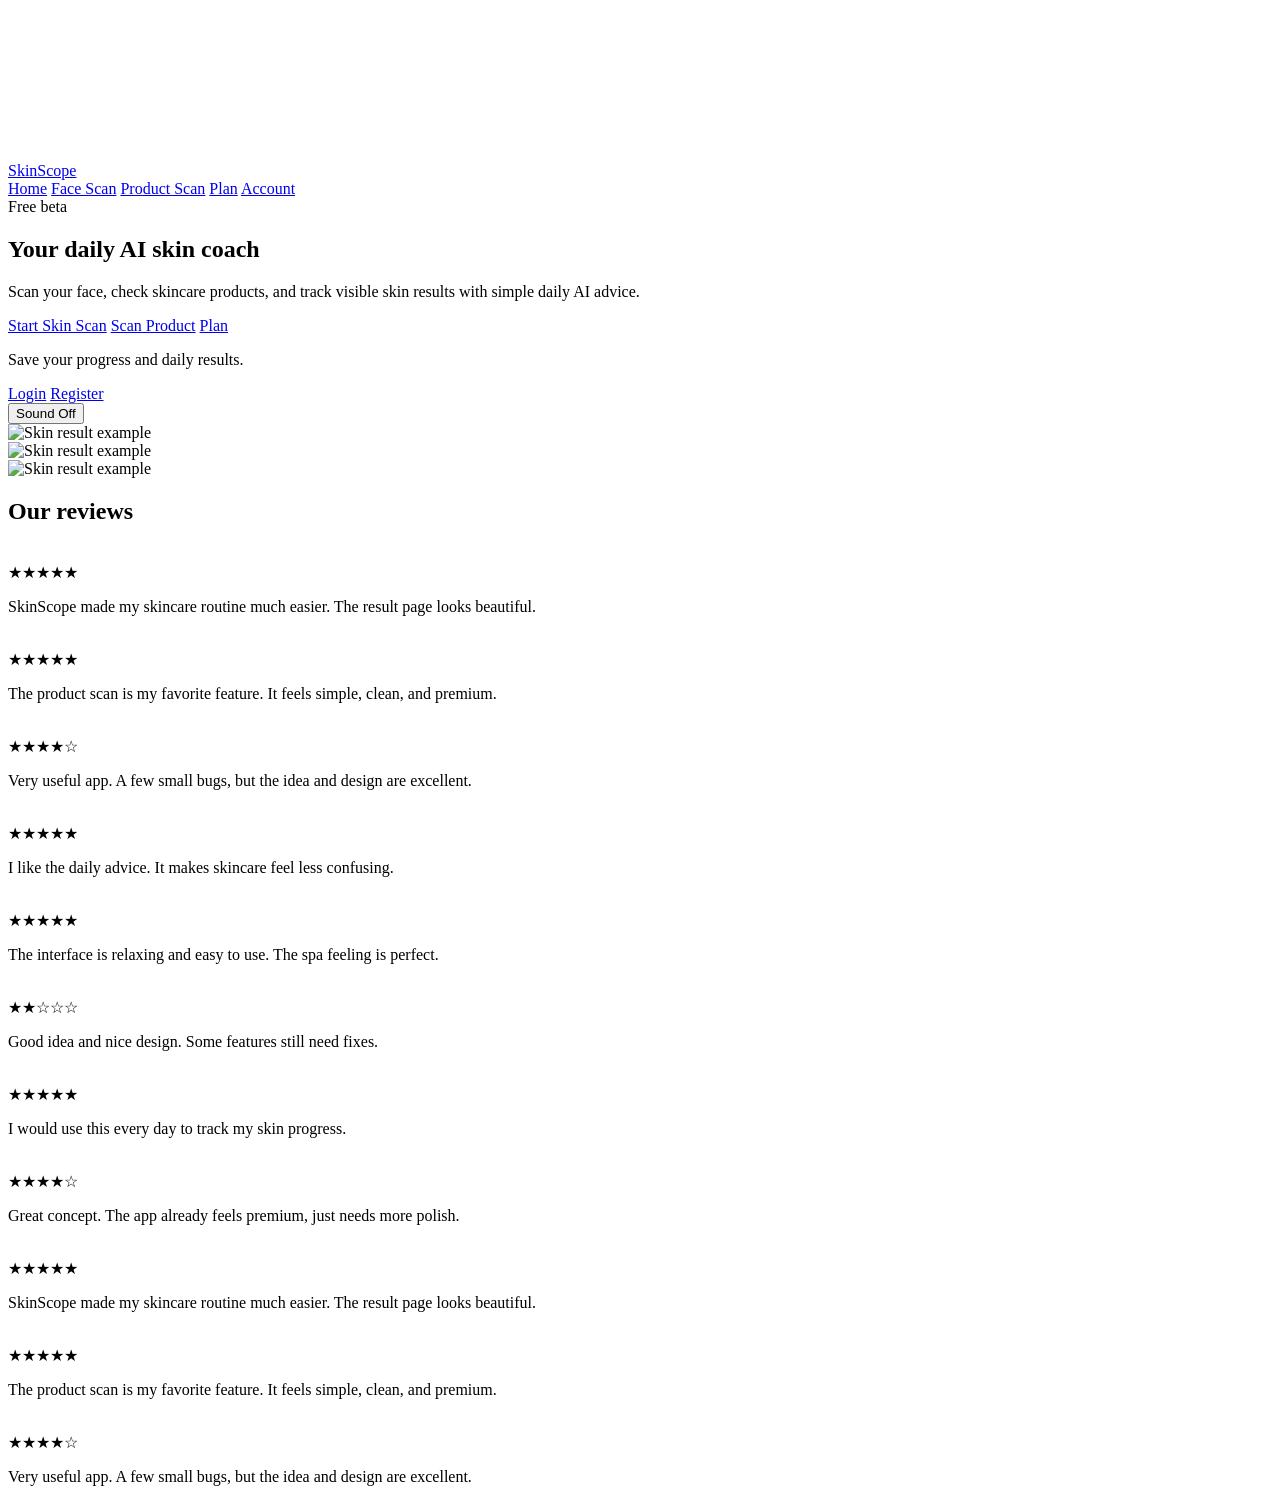
==== index.html @ da94db49 "Add files via upload" ====
<!DOCTYPE html>
<html lang="en">
<head>
  <meta charset="UTF-8" />
  <meta name="viewport" content="width=device-width, initial-scale=1.0" />
  <title>SkinScope — AI Skin Coach</title>
  <link rel="stylesheet" href="/ScinScope/css/main.css" />
</head>

<body class="home-video-page">
  <div class="video-wallpaper">
    <video id="home-bg-video" autoplay muted loop playsinline>
      <source src="/ScinScope/assets/spa-wallpaper.mp4" type="video/mp4" />
    </video>
  </div>

  <div class="home-video-overlay"></div>

  <header class="site-header transparent-header">
    <a class="logo logo-link" href="/ScinScope/index.html">SkinScope</a>

    <nav>
      <a class="active-nav" href="/ScinScope/index.html">Home</a>
      <a href="/ScinScope/pages/scan.html">Face Scan</a>
      <a href="/ScinScope/pages/product-scan.html">Product Scan</a>
      <a href="/ScinScope/pages/plan.html">Plan</a>

      <a id="account-nav-link" href="/ScinScope/pages/account.html">Account</a>

      <div id="header-account-menu" class="header-account-menu" hidden>
        <button id="header-account-button" class="header-account-button" type="button">
          <span class="header-profile-circle">
            <img id="header-account-avatar" class="header-account-avatar" alt="Profile picture" hidden />
            <span id="header-avatar-fallback">👤</span>
          </span>
          <span id="header-account-name">Account</span>
          <span>▼</span>
        </button>
      </div>
    </nav>
  </header>

  <main class="home-menu-layout">
    <section class="home-glass-card">
      <span class="beta-label">Free beta</span>

      <h1>Your daily AI skin coach</h1>

      <p class="hero-text">
        Scan your face, check skincare products, and track visible skin results with simple daily AI advice.
      </p>

      <div class="hero-buttons">
        <a class="primary-button" href="/ScinScope/pages/scan.html">Start Skin Scan</a>
        <a class="secondary-button glass-button" href="/ScinScope/pages/product-scan.html">Scan Product</a>
        <a class="secondary-button glass-button" href="/ScinScope/pages/plan.html">Plan</a>
      </div>

      <div class="auth-box glass-auth">
        <p>Save your progress and daily results.</p>

        <div class="auth-buttons">
          <a class="secondary-button small-button glass-button" href="/ScinScope/pages/account.html">Login</a>
          <a class="primary-button small-button" href="/ScinScope/pages/account.html">Register</a>
        </div>
      </div>

      <button type="button" id="sound-toggle-button" class="sound-button" onclick="toggleHomeSound()">
        Sound Off
      </button>
    </section>

    <section class="home-results-strip">
      <div class="result-image-card">
        <img src="https://i.pinimg.com/736x/27/cd/a5/27cda5917ee7ccff4a2a3427750a3c98.jpg" alt="Skin result example">
      </div>

      <div class="result-image-card result-image-card-main">
        <img src="https://i.pinimg.com/736x/0e/11/ed/0e11edbb092ce83ca658177fb66d8cfd.jpg" alt="Skin result example">
      </div>

      <div class="result-image-card">
        <img src="https://i.pinimg.com/736x/a0/ed/8f/a0ed8f6c762b494d4a51738655d50f7f.jpg" alt="Skin result example">
      </div>
    </section>
  </main>

  <section class="reviews-section">
    <h2>Our reviews</h2>

    <div class="reviews-marquee">
      <div class="reviews-track">
        <article class="review-card"><img class="review-avatar" src="https://i.pravatar.cc/120?img=47" alt=""><div><div class="review-stars five-stars">★★★★★</div><p>SkinScope made my skincare routine much easier. The result page looks beautiful.</p></div></article>
        <article class="review-card"><img class="review-avatar" src="https://i.pravatar.cc/120?img=32" alt=""><div><div class="review-stars five-stars">★★★★★</div><p>The product scan is my favorite feature. It feels simple, clean, and premium.</p></div></article>
        <article class="review-card"><img class="review-avatar" src="https://i.pravatar.cc/120?img=12" alt=""><div><div class="review-stars four-stars">★★★★☆</div><p>Very useful app. A few small bugs, but the idea and design are excellent.</p></div></article>
        <article class="review-card"><img class="review-avatar" src="https://i.pravatar.cc/120?img=45" alt=""><div><div class="review-stars five-stars">★★★★★</div><p>I like the daily advice. It makes skincare feel less confusing.</p></div></article>
        <article class="review-card"><img class="review-avatar" src="https://i.pravatar.cc/120?img=59" alt=""><div><div class="review-stars five-stars">★★★★★</div><p>The interface is relaxing and easy to use. The spa feeling is perfect.</p></div></article>
        <article class="review-card"><img class="review-avatar" src="https://i.pravatar.cc/120?img=8" alt=""><div><div class="review-stars two-stars">★★☆☆☆</div><p>Good idea and nice design. Some features still need fixes.</p></div></article>
        <article class="review-card"><img class="review-avatar" src="https://i.pravatar.cc/120?img=25" alt=""><div><div class="review-stars five-stars">★★★★★</div><p>I would use this every day to track my skin progress.</p></div></article>
        <article class="review-card"><img class="review-avatar" src="https://i.pravatar.cc/120?img=64" alt=""><div><div class="review-stars four-stars">★★★★☆</div><p>Great concept. The app already feels premium, just needs more polish.</p></div></article>
        <article class="review-card"><img class="review-avatar" src="https://i.pravatar.cc/120?img=47" alt=""><div><div class="review-stars five-stars">★★★★★</div><p>SkinScope made my skincare routine much easier. The result page looks beautiful.</p></div></article>
        <article class="review-card"><img class="review-avatar" src="https://i.pravatar.cc/120?img=32" alt=""><div><div class="review-stars five-stars">★★★★★</div><p>The product scan is my favorite feature. It feels simple, clean, and premium.</p></div></article>
        <article class="review-card"><img class="review-avatar" src="https://i.pravatar.cc/120?img=12" alt=""><div><div class="review-stars four-stars">★★★★☆</div><p>Very useful app. A few small bugs, but the idea and design are excellent.</p></div></article>
      </div>
    </div>
  </section>

  <script src="/ScinScope/js/supabase-config.js"></script>
  <script src="https://cdn.jsdelivr.net/npm/@supabase/supabase-js@2"></script>
  <script src="/ScinScope/js/global-auth.js"></script>

  <script>
    const video = document.getElementById("home-bg-video");
    const soundButton = document.getElementById("sound-toggle-button");

    function setSoundState(isOn) {
      if (!video || !soundButton) return;
      if (isOn) {
        video.muted = false;
        video.volume = 0.45;
        video.play();
        soundButton.textContent = "Sound On";
      } else {
        video.muted = true;
        soundButton.textContent = "Sound Off";
      }
    }

    function toggleHomeSound() {
      if (!video) return;
      setSoundState(video.muted);
    }

    document.addEventListener("DOMContentLoaded", function () {
      if (!video) return;
      video.muted = true;
      video.play();
      setSoundState(false);
    });
  </script>
</body>
</html>
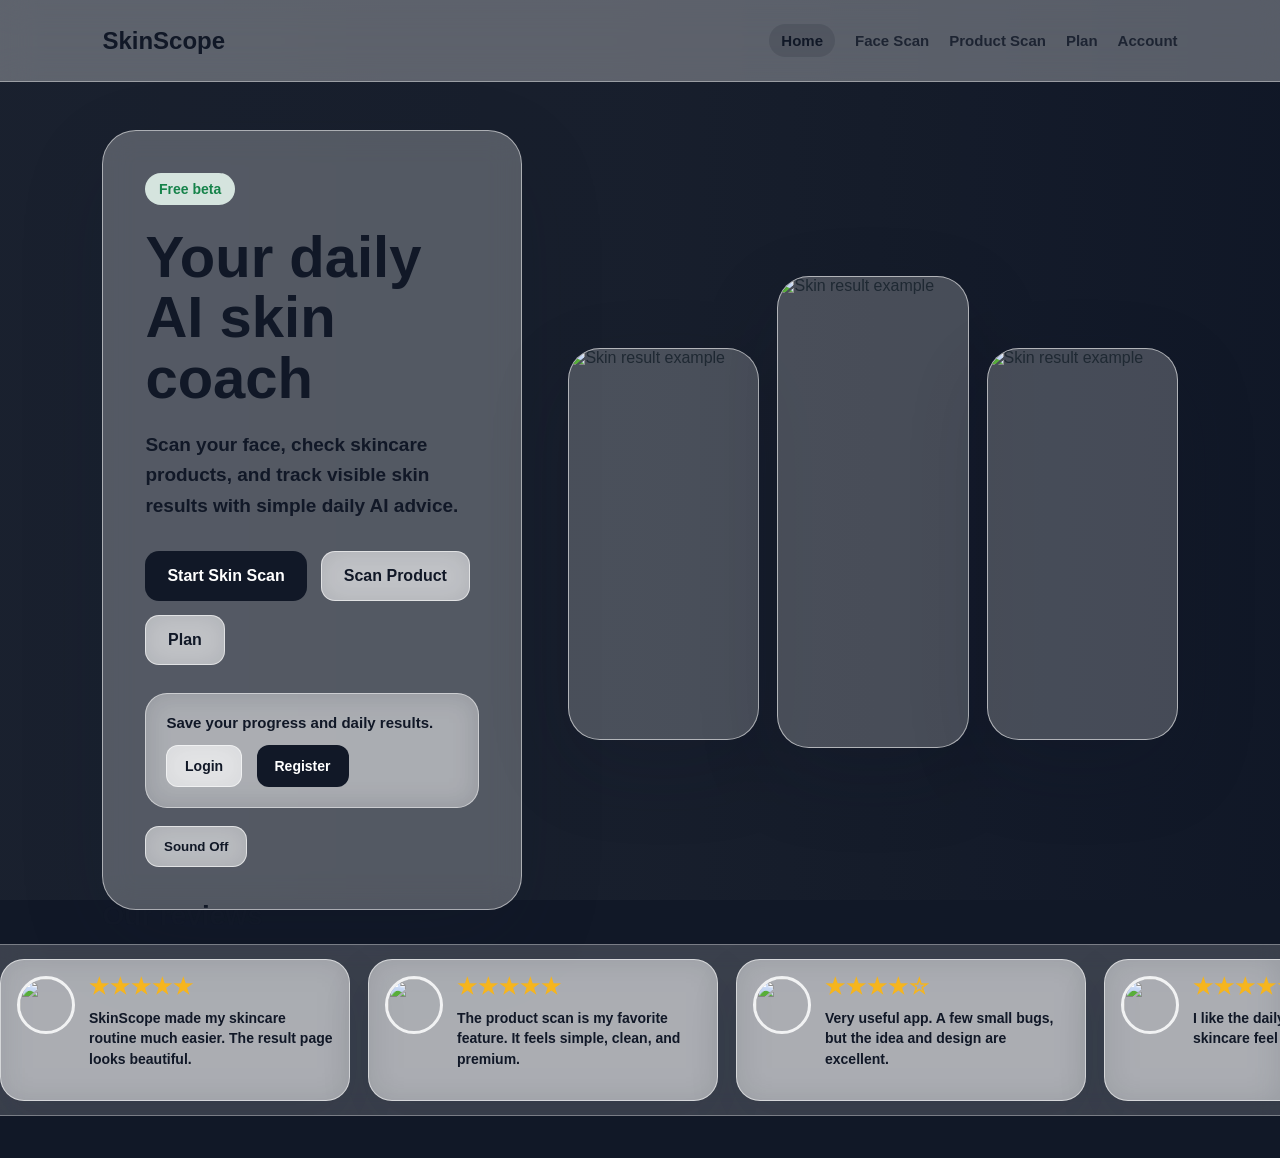
==== commit 18e7b274: "Update index.html" ====
--- a/index.html
+++ b/index.html
@@ -4,35 +4,36 @@
   <meta charset="UTF-8" />
   <meta name="viewport" content="width=device-width, initial-scale=1.0" />
   <title>SkinScope — AI Skin Coach</title>
-  <link rel="stylesheet" href="/ScinScope/css/main.css" />
+  <link rel="stylesheet" href="css/main.css" />
 </head>
 
 <body class="home-video-page">
   <div class="video-wallpaper">
     <video id="home-bg-video" autoplay muted loop playsinline>
-      <source src="/ScinScope/assets/spa-wallpaper.mp4" type="video/mp4" />
+      <source src="account-wallpaper.mp4" type="video/mp4" />
     </video>
   </div>
 
   <div class="home-video-overlay"></div>
 
   <header class="site-header transparent-header">
-    <a class="logo logo-link" href="/ScinScope/index.html">SkinScope</a>
+    <a class="logo-link" href="index.html">SkinScope</a>
 
     <nav>
-      <a class="active-nav" href="/ScinScope/index.html">Home</a>
-      <a href="/ScinScope/pages/scan.html">Face Scan</a>
-      <a href="/ScinScope/pages/product-scan.html">Product Scan</a>
-      <a href="/ScinScope/pages/plan.html">Plan</a>
-
-      <a id="account-nav-link" href="/ScinScope/pages/account.html">Account</a>
+      <a class="active-nav" href="index.html">Home</a>
+      <a href="pages/scan.html">Face Scan</a>
+      <a href="pages/product-scan.html">Product Scan</a>
+      <a href="pages/plan.html">Plan</a>
+
+      <a id="account-nav-link" href="pages/account.html">Account</a>
 
       <div id="header-account-menu" class="header-account-menu" hidden>
         <button id="header-account-button" class="header-account-button" type="button">
           <span class="header-profile-circle">
-            <img id="header-account-avatar" class="header-account-avatar" alt="Profile picture" hidden />
+            <img id="header-account-avatar" class="header-account-avatar" alt="" hidden />
             <span id="header-avatar-fallback">👤</span>
           </span>
+
           <span id="header-account-name">Account</span>
           <span>▼</span>
         </button>
@@ -51,17 +52,17 @@
       </p>
 
       <div class="hero-buttons">
-        <a class="primary-button" href="/ScinScope/pages/scan.html">Start Skin Scan</a>
-        <a class="secondary-button glass-button" href="/ScinScope/pages/product-scan.html">Scan Product</a>
-        <a class="secondary-button glass-button" href="/ScinScope/pages/plan.html">Plan</a>
+        <a class="primary-button" href="pages/scan.html">Start Skin Scan</a>
+        <a class="secondary-button glass-button" href="pages/product-scan.html">Scan Product</a>
+        <a class="secondary-button glass-button" href="pages/plan.html">Plan</a>
       </div>
 
       <div class="auth-box glass-auth">
         <p>Save your progress and daily results.</p>
 
         <div class="auth-buttons">
-          <a class="secondary-button small-button glass-button" href="/ScinScope/pages/account.html">Login</a>
-          <a class="primary-button small-button" href="/ScinScope/pages/account.html">Register</a>
+          <a class="secondary-button small-button glass-button" href="pages/account.html">Login</a>
+          <a class="primary-button small-button" href="pages/account.html">Register</a>
         </div>
       </div>
 
@@ -90,24 +91,100 @@
 
     <div class="reviews-marquee">
       <div class="reviews-track">
-        <article class="review-card"><img class="review-avatar" src="https://i.pravatar.cc/120?img=47" alt=""><div><div class="review-stars five-stars">★★★★★</div><p>SkinScope made my skincare routine much easier. The result page looks beautiful.</p></div></article>
-        <article class="review-card"><img class="review-avatar" src="https://i.pravatar.cc/120?img=32" alt=""><div><div class="review-stars five-stars">★★★★★</div><p>The product scan is my favorite feature. It feels simple, clean, and premium.</p></div></article>
-        <article class="review-card"><img class="review-avatar" src="https://i.pravatar.cc/120?img=12" alt=""><div><div class="review-stars four-stars">★★★★☆</div><p>Very useful app. A few small bugs, but the idea and design are excellent.</p></div></article>
-        <article class="review-card"><img class="review-avatar" src="https://i.pravatar.cc/120?img=45" alt=""><div><div class="review-stars five-stars">★★★★★</div><p>I like the daily advice. It makes skincare feel less confusing.</p></div></article>
-        <article class="review-card"><img class="review-avatar" src="https://i.pravatar.cc/120?img=59" alt=""><div><div class="review-stars five-stars">★★★★★</div><p>The interface is relaxing and easy to use. The spa feeling is perfect.</p></div></article>
-        <article class="review-card"><img class="review-avatar" src="https://i.pravatar.cc/120?img=8" alt=""><div><div class="review-stars two-stars">★★☆☆☆</div><p>Good idea and nice design. Some features still need fixes.</p></div></article>
-        <article class="review-card"><img class="review-avatar" src="https://i.pravatar.cc/120?img=25" alt=""><div><div class="review-stars five-stars">★★★★★</div><p>I would use this every day to track my skin progress.</p></div></article>
-        <article class="review-card"><img class="review-avatar" src="https://i.pravatar.cc/120?img=64" alt=""><div><div class="review-stars four-stars">★★★★☆</div><p>Great concept. The app already feels premium, just needs more polish.</p></div></article>
-        <article class="review-card"><img class="review-avatar" src="https://i.pravatar.cc/120?img=47" alt=""><div><div class="review-stars five-stars">★★★★★</div><p>SkinScope made my skincare routine much easier. The result page looks beautiful.</p></div></article>
-        <article class="review-card"><img class="review-avatar" src="https://i.pravatar.cc/120?img=32" alt=""><div><div class="review-stars five-stars">★★★★★</div><p>The product scan is my favorite feature. It feels simple, clean, and premium.</p></div></article>
-        <article class="review-card"><img class="review-avatar" src="https://i.pravatar.cc/120?img=12" alt=""><div><div class="review-stars four-stars">★★★★☆</div><p>Very useful app. A few small bugs, but the idea and design are excellent.</p></div></article>
+        <article class="review-card">
+          <img class="review-avatar" src="https://i.pravatar.cc/120?img=47" alt="">
+          <div>
+            <div class="review-stars five-stars">★★★★★</div>
+            <p>SkinScope made my skincare routine much easier. The result page looks beautiful.</p>
+          </div>
+        </article>
+
+        <article class="review-card">
+          <img class="review-avatar" src="https://i.pravatar.cc/120?img=32" alt="">
+          <div>
+            <div class="review-stars five-stars">★★★★★</div>
+            <p>The product scan is my favorite feature. It feels simple, clean, and premium.</p>
+          </div>
+        </article>
+
+        <article class="review-card">
+          <img class="review-avatar" src="https://i.pravatar.cc/120?img=12" alt="">
+          <div>
+            <div class="review-stars four-stars">★★★★☆</div>
+            <p>Very useful app. A few small bugs, but the idea and design are excellent.</p>
+          </div>
+        </article>
+
+        <article class="review-card">
+          <img class="review-avatar" src="https://i.pravatar.cc/120?img=45" alt="">
+          <div>
+            <div class="review-stars five-stars">★★★★★</div>
+            <p>I like the daily advice. It makes skincare feel less confusing.</p>
+          </div>
+        </article>
+
+        <article class="review-card">
+          <img class="review-avatar" src="https://i.pravatar.cc/120?img=59" alt="">
+          <div>
+            <div class="review-stars five-stars">★★★★★</div>
+            <p>The interface is relaxing and easy to use. The spa feeling is perfect.</p>
+          </div>
+        </article>
+
+        <article class="review-card">
+          <img class="review-avatar" src="https://i.pravatar.cc/120?img=8" alt="">
+          <div>
+            <div class="review-stars two-stars">★★☆☆☆</div>
+            <p>Good idea and nice design. Some features still need fixes.</p>
+          </div>
+        </article>
+
+        <article class="review-card">
+          <img class="review-avatar" src="https://i.pravatar.cc/120?img=25" alt="">
+          <div>
+            <div class="review-stars five-stars">★★★★★</div>
+            <p>I would use this every day to track my skin progress.</p>
+          </div>
+        </article>
+
+        <article class="review-card">
+          <img class="review-avatar" src="https://i.pravatar.cc/120?img=64" alt="">
+          <div>
+            <div class="review-stars four-stars">★★★★☆</div>
+            <p>Great concept. The app already feels premium, just needs more polish.</p>
+          </div>
+        </article>
+
+        <article class="review-card">
+          <img class="review-avatar" src="https://i.pravatar.cc/120?img=47" alt="">
+          <div>
+            <div class="review-stars five-stars">★★★★★</div>
+            <p>SkinScope made my skincare routine much easier. The result page looks beautiful.</p>
+          </div>
+        </article>
+
+        <article class="review-card">
+          <img class="review-avatar" src="https://i.pravatar.cc/120?img=32" alt="">
+          <div>
+            <div class="review-stars five-stars">★★★★★</div>
+            <p>The product scan is my favorite feature. It feels simple, clean, and premium.</p>
+          </div>
+        </article>
+
+        <article class="review-card">
+          <img class="review-avatar" src="https://i.pravatar.cc/120?img=12" alt="">
+          <div>
+            <div class="review-stars four-stars">★★★★☆</div>
+            <p>Very useful app. A few small bugs, but the idea and design are excellent.</p>
+          </div>
+        </article>
       </div>
     </div>
   </section>
 
-  <script src="/ScinScope/js/supabase-config.js"></script>
+  <script src="js/supabase-config.js"></script>
   <script src="https://cdn.jsdelivr.net/npm/@supabase/supabase-js@2"></script>
-  <script src="/ScinScope/js/global-auth.js"></script>
+  <script src="js/global-auth.js"></script>
 
   <script>
     const video = document.getElementById("home-bg-video");
@@ -115,6 +192,7 @@
 
     function setSoundState(isOn) {
       if (!video || !soundButton) return;
+
       if (isOn) {
         video.muted = false;
         video.volume = 0.45;
--- a/css/main.css
+++ b/css/main.css
@@ -0,0 +1,1820 @@
+* {
+  box-sizing: border-box;
+}
+
+[hidden] {
+  display: none !important;
+}
+
+body {
+  margin: 0;
+  font-family: Arial, sans-serif;
+  background: #f6f3ef;
+  color: #1f2933;
+}
+
+a {
+  color: inherit;
+  text-decoration: none;
+}
+
+button,
+input {
+  font-family: Arial, sans-serif;
+}
+
+/* ===== HEADER ===== */
+
+.site-header {
+  min-height: 82px;
+  display: flex;
+  justify-content: space-between;
+  align-items: center;
+  padding: 24px 8%;
+  background: rgba(255, 255, 255, 0.54);
+  border-bottom: 1px solid rgba(255, 255, 255, 0.45);
+  backdrop-filter: blur(18px);
+  position: relative;
+  z-index: 50;
+}
+
+.transparent-header {
+  background: rgba(255, 255, 255, 0.34);
+  backdrop-filter: blur(18px);
+}
+
+.logo,
+.logo-link {
+  font-size: 24px;
+  font-weight: 900;
+  color: #111827;
+  text-decoration: none;
+}
+
+nav {
+  display: flex;
+  align-items: center;
+  gap: 20px;
+  flex-wrap: wrap;
+}
+
+nav a {
+  color: #111827;
+  text-decoration: none;
+  font-size: 15px;
+  font-weight: 800;
+  opacity: 0.82;
+}
+
+nav a:hover {
+  opacity: 1;
+}
+
+/* ===== BASE LAYOUT ===== */
+
+.page {
+  min-height: calc(100vh - 82px);
+  display: flex;
+  justify-content: center;
+  align-items: center;
+  padding: 60px 8%;
+}
+
+.card {
+  width: 100%;
+  max-width: 900px;
+  background: rgba(255, 255, 255, 0.52);
+  border: 1px solid rgba(255, 255, 255, 0.52);
+  border-radius: 28px;
+  padding: 42px;
+  box-shadow: 0 24px 70px rgba(31, 41, 51, 0.10);
+  backdrop-filter: blur(18px);
+}
+
+.beta-label {
+  display: inline-block;
+  padding: 8px 14px;
+  border-radius: 999px;
+  background: rgba(231, 248, 239, 0.88);
+  color: #16834a;
+  font-weight: 800;
+  font-size: 14px;
+}
+
+h1 {
+  font-size: 48px;
+  line-height: 1.08;
+  margin: 20px 0;
+  max-width: 760px;
+  color: #111827;
+}
+
+h2,
+h3 {
+  color: #111827;
+}
+
+.hero-text {
+  font-size: 19px;
+  line-height: 1.6;
+  color: #374151;
+  max-width: 620px;
+  font-weight: 700;
+}
+
+.hero-buttons,
+.auth-buttons,
+.dashboard-actions,
+.camera-actions,
+.verification-actions {
+  display: flex;
+  gap: 14px;
+  flex-wrap: wrap;
+}
+
+.hero-buttons {
+  margin-top: 30px;
+}
+
+.primary-button,
+.secondary-button {
+  display: inline-flex;
+  align-items: center;
+  justify-content: center;
+  padding: 15px 22px;
+  border-radius: 14px;
+  text-decoration: none;
+  font-weight: 800;
+  cursor: pointer;
+}
+
+.primary-button {
+  background: #111827;
+  color: #ffffff;
+}
+
+.secondary-button {
+  background: rgba(255, 255, 255, 0.72);
+  color: #111827;
+  border: 1px solid rgba(255, 255, 255, 0.58);
+  backdrop-filter: blur(12px);
+}
+
+.button-reset {
+  border: none;
+  cursor: pointer;
+  font-size: 16px;
+}
+
+.disabled-button {
+  opacity: 0.45;
+  cursor: not-allowed;
+}
+
+.small-button {
+  padding: 12px 18px;
+  border-radius: 12px;
+  font-size: 14px;
+}
+
+/* ===== SPA BACKGROUND FOR HOME / ACCOUNT / SCAN / PRODUCT / PLAN ===== */
+
+.home-video-page,
+.account-video-page,
+.scan-page,
+.product-scan-page,
+.plan-page {
+  min-height: 100vh;
+  background: #111827;
+  overflow-x: hidden;
+}
+
+.video-wallpaper,
+.home-video-overlay,
+.account-video-wallpaper,
+.account-video-overlay {
+  position: fixed;
+  inset: 0;
+}
+
+.video-wallpaper,
+.account-video-wallpaper {
+  z-index: -3;
+  overflow: hidden;
+  background: #111827;
+}
+
+.video-wallpaper video,
+.account-video-wallpaper video {
+  width: 100%;
+  height: 100%;
+  object-fit: cover;
+  display: block;
+  transform: scale(1.03);
+}
+
+.video-wallpaper video {
+  filter: blur(4px);
+}
+
+.account-video-wallpaper video {
+  filter: blur(2px);
+  transform: scale(1.02);
+}
+
+.home-video-overlay,
+.account-video-overlay {
+  z-index: -2;
+  background: linear-gradient(
+    90deg,
+    rgba(246, 243, 239, 0.26),
+    rgba(246, 243, 239, 0.14),
+    rgba(17, 24, 39, 0.12)
+  );
+}
+
+/* если на scan/product/plan нет video div, всё равно делаем SPA background */
+.scan-page::before,
+.product-scan-page::before,
+.plan-page::before {
+  content: "";
+  position: fixed;
+  inset: 0;
+  z-index: -3;
+  background:
+    linear-gradient(rgba(246, 243, 239, 0.18), rgba(246, 243, 239, 0.18)),
+    url("/ScinScope/assets/spa-wallpaper.jpg");
+  background-size: cover;
+  background-position: center;
+  filter: blur(3px);
+  transform: scale(1.03);
+}
+
+.scan-page::after,
+.product-scan-page::after,
+.plan-page::after {
+  content: "";
+  position: fixed;
+  inset: 0;
+  z-index: -2;
+  background: rgba(255, 244, 230, 0.22);
+}
+
+/* ===== HOME ===== */
+
+.home-menu-layout {
+  min-height: calc(100vh - 82px);
+  display: grid;
+  grid-template-columns: minmax(420px, 1fr) minmax(360px, 620px);
+  gap: 46px;
+  align-items: center;
+  padding: 48px 8% 28px;
+}
+
+.home-glass-card {
+  max-width: 700px;
+  padding: 42px;
+  border-radius: 34px;
+  background: rgba(255, 255, 255, 0.20);
+  border: 1px solid rgba(255, 255, 255, 0.42);
+  box-shadow: 0 30px 90px rgba(17, 24, 39, 0.12);
+  backdrop-filter: blur(14px);
+}
+
+.home-glass-card h1 {
+  font-size: 58px;
+  line-height: 1.04;
+  margin: 22px 0;
+  color: #111827;
+}
+
+.home-glass-card .hero-text {
+  color: #1f2933;
+  font-weight: 800;
+}
+
+.glass-button {
+  background: rgba(255, 255, 255, 0.52);
+  backdrop-filter: blur(14px);
+}
+
+.auth-box {
+  margin-top: 28px;
+  padding: 20px;
+  background: rgba(255, 255, 255, 0.28);
+  border: 1px solid rgba(255, 255, 255, 0.42);
+  border-radius: 22px;
+  max-width: 420px;
+  backdrop-filter: blur(12px);
+}
+
+.auth-box p {
+  margin: 0 0 14px;
+  color: #1f2933;
+  font-size: 15px;
+  font-weight: 800;
+}
+
+.sound-button {
+  margin-top: 18px;
+  border: 1px solid rgba(255, 255, 255, 0.62);
+  background: rgba(255, 255, 255, 0.48);
+  color: #111827;
+  border-radius: 14px;
+  padding: 12px 18px;
+  font-weight: 900;
+  cursor: pointer;
+  backdrop-filter: blur(14px);
+}
+
+.home-results-strip {
+  display: grid;
+  grid-template-columns: repeat(3, minmax(130px, 1fr));
+  gap: 18px;
+  align-items: center;
+}
+
+.result-image-card {
+  min-height: 390px;
+  border-radius: 32px;
+  overflow: hidden;
+  background: rgba(255, 255, 255, 0.22);
+  border: 1px solid rgba(255, 255, 255, 0.58);
+  box-shadow: 0 28px 80px rgba(17, 24, 39, 0.18);
+  transform: translateY(24px);
+}
+
+.result-image-card-main {
+  min-height: 470px;
+  transform: translateY(-8px);
+}
+
+.result-image-card img {
+  width: 100%;
+  height: 100%;
+  min-height: inherit;
+  object-fit: cover;
+  display: block;
+}
+
+/* ===== REVIEWS ===== */
+
+.reviews-section {
+  position: relative;
+  z-index: 2;
+  padding: 0 0 42px;
+  margin-top: -38px;
+}
+
+.reviews-section h2 {
+  width: 84%;
+  max-width: 1280px;
+  margin: 0 auto 12px;
+  font-size: 28px;
+  color: #111827;
+}
+
+.reviews-marquee {
+  width: 100%;
+  overflow: hidden;
+  padding: 14px 0;
+  background: rgba(255, 255, 255, 0.18);
+  border-top: 1px solid rgba(255, 255, 255, 0.32);
+  border-bottom: 1px solid rgba(255, 255, 255, 0.32);
+  backdrop-filter: blur(12px);
+}
+
+.reviews-track {
+  display: flex;
+  gap: 18px;
+  width: max-content;
+  min-width: 200%;
+  animation: reviewsMove 38s linear infinite;
+  will-change: transform;
+}
+
+.reviews-marquee:hover .reviews-track {
+  animation-play-state: paused;
+}
+
+.review-card {
+  width: 350px;
+  min-height: 142px;
+  display: flex;
+  gap: 14px;
+  align-items: flex-start;
+  padding: 16px;
+  border-radius: 24px;
+  background: rgba(255, 255, 255, 0.48);
+  border: 1px solid rgba(255, 255, 255, 0.56);
+  box-shadow: 0 20px 50px rgba(17, 24, 39, 0.12);
+  backdrop-filter: blur(16px);
+  flex: 0 0 350px;
+}
+
+.review-avatar {
+  width: 58px;
+  height: 58px;
+  flex: 0 0 58px;
+  border-radius: 50%;
+  object-fit: cover;
+  border: 3px solid rgba(255, 255, 255, 0.85);
+}
+
+.review-stars {
+  font-size: 22px;
+  line-height: 1;
+  letter-spacing: 1px;
+  margin-bottom: 10px;
+  font-weight: 900;
+}
+
+.five-stars,
+.four-stars {
+  color: #f6b51e;
+}
+
+.two-stars {
+  color: #f97316;
+}
+
+.review-card p {
+  margin: 0;
+  color: #111827;
+  font-size: 14px;
+  line-height: 1.45;
+  font-weight: 700;
+}
+
+@keyframes reviewsMove {
+  0% {
+    transform: translate3d(0, 0, 0);
+  }
+
+  100% {
+    transform: translate3d(-50%, 0, 0);
+  }
+}
+
+/* ===== ACCOUNT ===== */
+
+.account-video-page-content {
+  background: transparent;
+}
+
+.account-glass-card {
+  background: rgba(255, 255, 255, 0.26);
+  border: 1px solid rgba(255, 255, 255, 0.48);
+  backdrop-filter: blur(16px);
+}
+
+.auth-tabs {
+  display: flex;
+  gap: 12px;
+  margin: 32px 0 22px;
+  flex-wrap: wrap;
+}
+
+.auth-tab {
+  border: 1px solid rgba(255, 255, 255, 0.55);
+  background: rgba(255, 255, 255, 0.52);
+  color: #111827;
+  border-radius: 14px;
+  padding: 12px 18px;
+  font-weight: 900;
+  cursor: pointer;
+  backdrop-filter: blur(12px);
+}
+
+.active-auth-tab {
+  background: #111827;
+  color: #ffffff;
+  border-color: #111827;
+}
+
+.auth-form {
+  display: grid;
+  gap: 18px;
+  max-width: 520px;
+}
+
+.auth-form label {
+  display: grid;
+  gap: 8px;
+  color: #111827;
+  font-weight: 900;
+}
+
+.auth-form input,
+.drawer-input {
+  width: 100%;
+  padding: 15px 16px;
+  border-radius: 14px;
+  border: 1px solid rgba(255, 255, 255, 0.58);
+  background: rgba(255, 255, 255, 0.62);
+  color: #111827;
+  font-size: 16px;
+  font-weight: 700;
+  backdrop-filter: blur(12px);
+}
+
+.logged-panel {
+  margin-top: 32px;
+  padding: 28px;
+  border-radius: 28px;
+  background: rgba(255, 255, 255, 0.40);
+  border: 1px solid rgba(255, 255, 255, 0.54);
+  backdrop-filter: blur(16px);
+}
+
+.account-list {
+  display: grid;
+  gap: 14px;
+  margin: 28px 0;
+}
+
+.account-item {
+  display: flex;
+  justify-content: space-between;
+  gap: 20px;
+  padding: 16px 18px;
+  border-radius: 16px;
+  background: rgba(255, 255, 255, 0.56);
+  border: 1px solid rgba(255, 255, 255, 0.44);
+  color: #111827;
+  font-weight: 800;
+}
+
+.password-toggle-button {
+  width: fit-content;
+  padding: 12px 16px;
+  font-size: 14px;
+}
+
+.profile-preview-row,
+.drawer-profile-top {
+  display: flex;
+  align-items: center;
+  gap: 22px;
+}
+
+.profile-preview-row {
+  margin-bottom: 22px;
+}
+
+.profile-avatar-large,
+.drawer-profile-avatar {
+  width: 96px;
+  height: 96px;
+  border-radius: 999px;
+  background: rgba(255, 255, 255, 0.72);
+  border: 1px solid rgba(255, 255, 255, 0.72);
+  display: flex;
+  align-items: center;
+  justify-content: center;
+  font-size: 38px;
+  overflow: hidden;
+  backdrop-filter: blur(14px);
+  box-shadow: 0 18px 40px rgba(17, 24, 39, 0.12);
+}
+
+.profile-avatar-large img,
+.drawer-profile-avatar img,
+.header-profile-circle img,
+.header-account-avatar {
+  width: 100%;
+  height: 100%;
+  object-fit: cover;
+  border-radius: 999px;
+}
+
+/* ===== HEADER ACCOUNT BUTTON ===== */
+
+.header-account-menu {
+  position: relative;
+}
+
+.header-account-button {
+  display: flex;
+  align-items: center;
+  gap: 8px;
+  border: 1px solid rgba(255, 255, 255, 0.62);
+  background: rgba(255, 255, 255, 0.42);
+  color: #111827;
+  border-radius: 16px;
+  padding: 10px 14px;
+  font-weight: 900;
+  cursor: pointer;
+  backdrop-filter: blur(16px);
+  box-shadow: 0 12px 34px rgba(17, 24, 39, 0.08);
+}
+
+.header-profile-circle {
+  width: 30px;
+  height: 30px;
+  border-radius: 999px;
+  overflow: hidden;
+  background: rgba(255, 255, 255, 0.66);
+  display: flex;
+  align-items: center;
+  justify-content: center;
+  font-size: 16px;
+  border: 1px solid rgba(255, 255, 255, 0.75);
+}
+
+/* ===== VERIFICATION MODAL ===== */
+
+.verification-modal {
+  position: fixed;
+  inset: 0;
+  z-index: 3000;
+  display: flex;
+  align-items: center;
+  justify-content: center;
+  padding: 24px;
+  background: rgba(17, 24, 39, 0.58);
+  backdrop-filter: blur(16px);
+}
+
+.verification-window {
+  width: min(92vw, 540px);
+  padding: 34px;
+  border-radius: 34px;
+  background: rgba(255, 255, 255, 0.52);
+  border: 1px solid rgba(255, 255, 255, 0.55);
+  box-shadow: 0 32px 90px rgba(0, 0, 0, 0.22);
+  backdrop-filter: blur(18px);
+  text-align: center;
+}
+
+.verification-window h2 {
+  font-size: 34px;
+  margin: 18px 0 10px;
+}
+
+.verification-text {
+  margin: 0 auto 8px;
+  color: #111827;
+  font-weight: 800;
+  line-height: 1.5;
+}
+
+.verification-email {
+  margin: 0 0 24px;
+  color: #111827;
+  font-weight: 900;
+}
+
+.verification-message {
+  margin: 14px auto 4px;
+  padding: 12px 14px;
+  border-radius: 16px;
+  background: rgba(255, 255, 255, 0.42);
+  border: 1px solid rgba(255, 255, 255, 0.55);
+  color: #111827;
+  font-weight: 800;
+  line-height: 1.4;
+  backdrop-filter: blur(12px);
+}
+
+.verification-message.error {
+  background: rgba(255, 235, 235, 0.55);
+  border-color: rgba(255, 120, 120, 0.45);
+}
+
+.verification-message.success {
+  background: rgba(231, 248, 239, 0.62);
+  border-color: rgba(22, 131, 74, 0.25);
+}
+
+.code-boxes {
+  display: flex;
+  justify-content: center;
+  gap: 8px;
+  margin: 24px 0 18px;
+}
+
+.code-input {
+  width: 46px;
+  height: 58px;
+  border-radius: 16px;
+  border: 1px solid rgba(255, 255, 255, 0.62);
+  background: rgba(255, 255, 255, 0.48);
+  color: #111827;
+  font-size: 26px;
+  font-weight: 900;
+  text-align: center;
+  outline: none;
+  box-shadow: 0 12px 30px rgba(17, 24, 39, 0.08);
+  backdrop-filter: blur(12px);
+}
+
+.code-input:focus {
+  border-color: #111827;
+  background: rgba(255, 255, 255, 0.78);
+}
+
+.verification-submit {
+  width: 100%;
+  margin-top: 16px;
+}
+
+.verification-actions {
+  justify-content: center;
+  margin-top: 14px;
+}
+
+/* ===== ACCOUNT DRAWER ===== */
+
+.account-drawer {
+  position: fixed;
+  inset: 0;
+  z-index: 4000;
+  background: rgba(17, 24, 39, 0.45);
+  backdrop-filter: blur(18px);
+  overflow-y: auto;
+  padding: 28px;
+}
+
+.account-drawer-panel {
+  width: min(100%, 760px);
+  min-height: calc(100vh - 56px);
+  margin-left: auto;
+  padding: 34px;
+  border-radius: 34px;
+  background: rgba(255, 255, 255, 0.62);
+  border: 1px solid rgba(255, 255, 255, 0.58);
+  backdrop-filter: blur(22px);
+  box-shadow: 0 32px 90px rgba(0, 0, 0, 0.20);
+}
+
+.account-drawer-header {
+  display: flex;
+  align-items: flex-start;
+  justify-content: space-between;
+  gap: 20px;
+  margin-bottom: 28px;
+}
+
+.account-drawer-header h2 {
+  font-size: 42px;
+  margin: 16px 0 0;
+}
+
+.drawer-close-button {
+  width: 46px;
+  height: 46px;
+  border-radius: 999px;
+  border: 1px solid rgba(255, 255, 255, 0.62);
+  background: rgba(255, 255, 255, 0.62);
+  color: #111827;
+  font-size: 22px;
+  font-weight: 900;
+  cursor: pointer;
+  backdrop-filter: blur(12px);
+}
+
+.drawer-profile-top {
+  padding: 20px;
+  border-radius: 26px;
+  background: rgba(255, 255, 255, 0.34);
+  border: 1px solid rgba(255, 255, 255, 0.46);
+  margin-bottom: 22px;
+}
+
+.drawer-profile-top h3 {
+  margin: 0 0 6px;
+  font-size: 28px;
+}
+
+.drawer-profile-top p {
+  margin: 0;
+  color: #374151;
+  font-weight: 700;
+}
+
+.drawer-section {
+  display: block;
+  margin-top: 18px;
+  padding: 22px;
+  border-radius: 26px;
+  background: rgba(255, 255, 255, 0.34);
+  border: 1px solid rgba(255, 255, 255, 0.46);
+}
+
+.drawer-section h3 {
+  margin: 0 0 10px;
+  font-size: 24px;
+  color: #111827;
+}
+
+.drawer-section p {
+  color: #374151;
+  font-weight: 700;
+  line-height: 1.45;
+}
+
+.drawer-input {
+  max-width: 420px;
+  display: block;
+  margin: 14px 0;
+}
+
+#avatar-file-input {
+  display: none;
+}
+
+#change-avatar-button {
+  display: inline-flex;
+  align-items: center;
+  justify-content: center;
+  margin-top: 12px;
+}
+
+.drawer-info-row {
+  display: flex;
+  justify-content: space-between;
+  gap: 18px;
+  padding: 14px 0;
+  border-bottom: 1px solid rgba(255, 255, 255, 0.42);
+  font-weight: 800;
+}
+
+.drawer-info-row:last-child {
+  border-bottom: none;
+}
+
+.drawer-message {
+  margin: 14px 0 0;
+  padding: 12px 14px;
+  border-radius: 16px;
+  font-weight: 800;
+  line-height: 1.4;
+}
+
+.drawer-message[hidden] {
+  display: none;
+}
+
+.drawer-message.error {
+  background: rgba(255, 235, 235, 0.55);
+  border: 1px solid rgba(255, 120, 120, 0.45);
+}
+
+.drawer-message.success {
+  background: rgba(231, 248, 239, 0.62);
+  border: 1px solid rgba(22, 131, 74, 0.25);
+}
+
+.logout-danger-button {
+  background: rgba(255, 255, 255, 0.58);
+}
+
+.logout-confirm-modal {
+  position: fixed;
+  inset: 0;
+  z-index: 5000;
+  background: rgba(17, 24, 39, 0.52);
+  backdrop-filter: blur(18px);
+  display: flex;
+  align-items: center;
+  justify-content: center;
+  padding: 24px;
+}
+
+.logout-confirm-box {
+  width: min(92vw, 460px);
+  padding: 30px;
+  border-radius: 30px;
+  background: rgba(255, 255, 255, 0.72);
+  border: 1px solid rgba(255, 255, 255, 0.58);
+  backdrop-filter: blur(22px);
+  text-align: center;
+  box-shadow: 0 32px 90px rgba(0, 0, 0, 0.22);
+}
+
+.logout-confirm-box h2 {
+  font-size: 28px;
+  margin: 0 0 12px;
+}
+
+.logout-confirm-box p {
+  color: #374151;
+  font-weight: 700;
+  line-height: 1.45;
+}
+
+/* ===== SCAN / PRODUCT / PLAN GLASS STYLE ===== */
+
+.scan-actions {
+  display: grid;
+  grid-template-columns: repeat(2, minmax(240px, 1fr));
+  gap: 20px;
+  margin: 34px 0;
+}
+
+.scan-choice-button {
+  min-height: 190px;
+  border: 2px dashed rgba(17, 24, 39, 0.18);
+  border-radius: 28px;
+  background: rgba(255, 255, 255, 0.30);
+  display: flex;
+  flex-direction: column;
+  align-items: center;
+  justify-content: center;
+  gap: 11px;
+  cursor: pointer;
+  text-align: center;
+  color: #111827;
+  transition: 0.2s ease;
+  padding: 24px;
+  backdrop-filter: blur(12px);
+}
+
+.scan-choice-button:hover {
+  background: rgba(255, 255, 255, 0.54);
+  border-color: #111827;
+  transform: translateY(-2px);
+}
+
+.scan-choice-button span {
+  font-size: 46px;
+}
+
+.scan-choice-button strong {
+  font-size: 24px;
+}
+
+.scan-choice-button small {
+  font-size: 15px;
+  color: #374151;
+  font-weight: 700;
+}
+
+.hidden-file-input {
+  display: none;
+}
+
+.photo-preview-large {
+  width: 260px;
+  height: 260px;
+  margin: 10px auto 24px;
+  overflow: hidden;
+  border-radius: 50%;
+  border: 6px solid #ffffff;
+  box-shadow: 0 22px 60px rgba(31, 41, 51, 0.16);
+}
+
+.product-bottle-preview,
+.product-result-image {
+  width: 210px;
+  height: 300px;
+  margin: 10px auto 24px;
+  border-radius: 30px;
+  overflow: hidden;
+  background: rgba(255, 255, 255, 0.44);
+  border: 6px solid rgba(255, 255, 255, 0.78);
+  box-shadow: 0 22px 60px rgba(31, 41, 51, 0.16);
+}
+
+.photo-preview-large img,
+.product-bottle-preview img,
+.product-result-image img,
+.face-circle img {
+  width: 100%;
+  height: 100%;
+  object-fit: cover;
+}
+
+.selected-photo-actions {
+  display: flex;
+  justify-content: center;
+  margin-bottom: 18px;
+}
+
+.analyze-button {
+  display: block;
+  margin: 12px auto 0;
+  font-size: 18px;
+  padding: 18px 30px;
+}
+
+/* ===== PLAN ===== */
+
+.plan-card {
+  max-width: 1100px;
+  background: rgba(255, 255, 255, 0.42);
+  border: 1px solid rgba(255, 255, 255, 0.54);
+  backdrop-filter: blur(18px);
+}
+
+.current-plan-box {
+  margin: 30px 0;
+  font-size: 20px;
+}
+
+.current-plan-box strong {
+  font-size: 28px;
+}
+
+.plan-grid {
+  display: grid;
+  grid-template-columns: repeat(2, minmax(260px, 1fr));
+  gap: 22px;
+  margin: 28px 0;
+}
+
+.price-card,
+.premium-note,
+.current-plan-box {
+  background: rgba(255, 255, 255, 0.48);
+  border-radius: 24px;
+  padding: 24px;
+  border: 1px solid rgba(255, 255, 255, 0.54);
+  backdrop-filter: blur(14px);
+}
+
+.price-card {
+  min-height: 460px;
+}
+
+.featured-plan {
+  border: 2px solid #111827;
+  box-shadow: 0 28px 80px rgba(17, 24, 39, 0.13);
+}
+
+.plan-name {
+  display: inline-block;
+  padding: 8px 14px;
+  border-radius: 999px;
+  background: rgba(231, 248, 239, 0.88);
+  color: #16834a;
+  font-weight: 900;
+}
+
+.price-card h2 {
+  font-size: 46px;
+  margin: 18px 0;
+}
+
+.price-card h2 span {
+  font-size: 17px;
+  color: #374151;
+}
+
+.price-card ul {
+  padding-left: 20px;
+  color: #374151;
+  line-height: 1.8;
+  margin-bottom: 28px;
+  font-weight: 700;
+}
+
+.premium-note {
+  margin: 26px 0;
+}
+
+/* ===== CAMERA / RESULT / LOADING ===== */
+
+.camera-modal {
+  position: fixed;
+  inset: 0;
+  background: rgba(17, 24, 39, 0.55);
+  display: flex;
+  align-items: center;
+  justify-content: center;
+  padding: 24px;
+  z-index: 1000;
+}
+
+.camera-window {
+  width: min(92vw, 560px);
+  background: rgba(255, 255, 255, 0.78);
+  border-radius: 32px;
+  padding: 28px;
+  box-shadow: 0 30px 90px rgba(0, 0, 0, 0.25);
+  text-align: center;
+  backdrop-filter: blur(18px);
+}
+
+.camera-window h2 {
+  margin: 0 0 10px;
+  font-size: 28px;
+}
+
+.camera-tip {
+  max-width: 420px;
+  margin: 0 auto 18px;
+  color: #374151;
+  font-size: 15px;
+  line-height: 1.5;
+  font-weight: 700;
+}
+
+.camera-frame {
+  position: relative;
+  width: 100%;
+  border-radius: 24px;
+  overflow: hidden;
+  background: #111827;
+}
+
+.camera-frame video {
+  width: 100%;
+  aspect-ratio: 1 / 1;
+  object-fit: cover;
+  display: block;
+}
+
+.face-guide {
+  position: absolute;
+  inset: 0;
+  pointer-events: none;
+  display: flex;
+  align-items: center;
+  justify-content: center;
+}
+
+.face-outline,
+.product-outline {
+  border: 5px dashed rgba(255, 255, 255, 0.95);
+  box-shadow:
+    0 0 0 999px rgba(17, 24, 39, 0.24),
+    0 0 28px rgba(255, 255, 255, 0.5);
+}
+
+.face-outline {
+  width: 58%;
+  aspect-ratio: 1 / 1;
+  border-radius: 50%;
+}
+
+.product-outline {
+  width: 42%;
+  height: 72%;
+  border-radius: 30px;
+}
+
+.camera-actions {
+  position: relative;
+  z-index: 20;
+  justify-content: center;
+  margin-top: 22px;
+}
+
+#take-camera-photo-button,
+#take-product-photo-button {
+  min-width: 140px;
+}
+
+.dashboard-page {
+  min-height: calc(100vh - 82px);
+  padding: 46px 8% 60px;
+  background: #f3f1ee;
+}
+
+.face-preview {
+  text-align: center;
+  max-width: 760px;
+  margin: 0 auto 34px;
+}
+
+.face-circle {
+  width: 150px;
+  height: 150px;
+  margin: 0 auto 18px;
+  border-radius: 50%;
+  background: linear-gradient(135deg, #d9d4cc, #ffffff);
+  border: 4px solid #ffffff;
+  box-shadow: 0 18px 50px rgba(31, 41, 51, 0.14);
+  overflow: visible;
+  position: relative;
+}
+
+.face-circle img {
+  border-radius: 50%;
+  display: none;
+}
+
+.face-preview .face-circle::after {
+  content: "🎀";
+  position: absolute;
+  top: -2px;
+  right: -2px;
+  font-size: 30px;
+  transform: rotate(16deg);
+}
+
+.metrics-grid,
+.product-report-grid {
+  display: grid;
+  gap: 22px;
+}
+
+.metrics-grid {
+  max-width: 1180px;
+  margin: 0 auto;
+  grid-template-columns: repeat(2, minmax(260px, 1fr));
+}
+
+.metric-card,
+.product-report-box {
+  background: #ffffff;
+  border-radius: 24px;
+  padding: 24px;
+  border: 1px solid #ebe6de;
+}
+
+.metric-top {
+  display: flex;
+  justify-content: space-between;
+  align-items: center;
+}
+
+.metric-card strong {
+  display: block;
+  font-size: 58px;
+  line-height: 1;
+  margin-bottom: 22px;
+}
+
+.bar {
+  height: 10px;
+  border-radius: 999px;
+  background: #d5d5d5;
+  overflow: hidden;
+}
+
+.bar span {
+  display: block;
+  height: 100%;
+}
+
+.bar.yellow span {
+  background: #f4ea63;
+}
+
+.bar.green span {
+  background: #54d987;
+}
+
+.bar.red span {
+  background: #f27588;
+}
+
+.product-result-layout {
+  display: grid;
+  grid-template-columns: 260px 1fr;
+  gap: 28px;
+  align-items: center;
+  margin: 30px 0;
+}
+
+.loading-card {
+  text-align: center;
+  max-width: 680px;
+}
+
+.loading-ring {
+  width: 96px;
+  height: 96px;
+  margin: 0 auto 26px;
+  border-radius: 50%;
+  border: 8px solid #e7f8ef;
+  border-top-color: #111827;
+  animation: loadingSpin 0.9s linear infinite;
+}
+
+.product-loading-ring {
+  border-radius: 24px;
+}
+
+.loading-progress {
+  width: 100%;
+  max-width: 420px;
+  height: 10px;
+  margin: 28px auto 0;
+  background: #e5e0d8;
+  border-radius: 999px;
+  overflow: hidden;
+}
+
+.loading-progress span {
+  display: block;
+  width: 100%;
+  height: 100%;
+  background: #111827;
+  transform-origin: left;
+  animation: loadingBar 2s ease forwards;
+}
+
+@keyframes loadingSpin {
+  to {
+    transform: rotate(360deg);
+  }
+}
+
+@keyframes loadingBar {
+  from {
+    transform: scaleX(0);
+  }
+
+  to {
+    transform: scaleX(1);
+  }
+}
+
+/* ===== MOBILE ===== */
+
+@media (max-width: 1000px) {
+  .home-menu-layout {
+    grid-template-columns: 1fr;
+    padding: 42px 6%;
+  }
+
+  .home-glass-card h1 {
+    font-size: 42px;
+  }
+
+  .home-results-strip,
+  .plan-grid {
+    grid-template-columns: 1fr;
+  }
+
+  .result-image-card,
+  .result-image-card-main {
+    min-height: 420px;
+    transform: none;
+  }
+
+  .reviews-section {
+    margin-top: 0;
+  }
+}
+
+@media (max-width: 800px) {
+  .site-header {
+    flex-direction: column;
+    gap: 16px;
+  }
+
+  .page {
+    align-items: flex-start;
+    padding: 32px 6%;
+  }
+
+  .card {
+    padding: 28px;
+  }
+
+  h1,
+  .card h1 {
+    font-size: 36px;
+  }
+
+  .scan-actions,
+  .metrics-grid,
+  .product-result-layout,
+  .product-report-grid {
+    grid-template-columns: 1fr;
+  }
+
+  .photo-preview-large {
+    width: 210px;
+    height: 210px;
+  }
+
+  .product-bottle-preview,
+  .product-result-image {
+    width: 190px;
+    height: 270px;
+  }
+
+  .review-card {
+    width: 300px;
+    flex: 0 0 300px;
+  }
+
+  .reviews-track {
+    animation-duration: 70s;
+  }
+
+  .code-input {
+    width: 36px;
+    height: 50px;
+    font-size: 22px;
+    border-radius: 12px;
+  }
+
+  .verification-window {
+    padding: 26px;
+  }
+
+  .profile-preview-row,
+  .drawer-profile-top {
+    align-items: flex-start;
+    flex-direction: column;
+  }
+
+  .account-drawer {
+    padding: 14px;
+  }
+
+  .account-drawer-panel {
+    min-height: calc(100vh - 28px);
+    padding: 24px;
+  }
+
+  .account-drawer-header h2 {
+    font-size: 32px;
+  }
+}
+/* ===== FINAL SPA / HEADER / ACCOUNT GLASS FIX ===== */
+
+.scan-page,
+.product-scan-page,
+.account-video-page {
+  min-height: 100vh;
+  background: #111827;
+}
+
+.scan-page .site-header,
+.product-scan-page .site-header,
+.account-video-page .site-header {
+  background: rgba(255, 255, 255, 0.26);
+  border-bottom: 1px solid rgba(255, 255, 255, 0.32);
+  backdrop-filter: blur(18px);
+}
+
+.scan-page nav a,
+.product-scan-page nav a,
+.account-video-page nav a {
+  color: #111827;
+  font-weight: 800;
+}
+
+.account-video-wallpaper {
+  position: fixed;
+  inset: 0;
+  z-index: -3;
+  overflow: hidden;
+  background: #111827;
+}
+
+.account-video-wallpaper video {
+  width: 100%;
+  height: 100%;
+  object-fit: cover;
+  display: block;
+  filter: blur(2px);
+  transform: scale(1.02);
+}
+
+.account-video-overlay {
+  position: fixed;
+  inset: 0;
+  z-index: -2;
+  background: linear-gradient(
+    90deg,
+    rgba(246, 243, 239, 0.22),
+    rgba(246, 243, 239, 0.12),
+    rgba(17, 24, 39, 0.10)
+  );
+}
+
+.spa-page-content {
+  background: transparent;
+}
+
+.spa-glass-card {
+  background: rgba(255, 255, 255, 0.30) !important;
+  border: 1px solid rgba(255, 255, 255, 0.52) !important;
+  backdrop-filter: blur(18px);
+  box-shadow: 0 30px 90px rgba(17, 24, 39, 0.16);
+}
+
+.spa-glass-card h1,
+.spa-glass-card h2,
+.spa-glass-card h3,
+.spa-glass-card p,
+.spa-glass-card strong,
+.spa-glass-card small {
+  color: #111827;
+}
+
+.spa-glass-card .hero-text {
+  color: #1f2933;
+  font-weight: 800;
+}
+
+.scan-choice-button {
+  background: rgba(255, 255, 255, 0.30) !important;
+  border-color: rgba(17, 24, 39, 0.18) !important;
+  backdrop-filter: blur(14px);
+}
+
+.scan-choice-button:hover {
+  background: rgba(255, 255, 255, 0.50) !important;
+  border-color: #111827 !important;
+}
+
+.header-account-button {
+  background: rgba(255, 255, 255, 0.34) !important;
+  color: #111827 !important;
+  border: 1px solid rgba(255, 255, 255, 0.58) !important;
+  backdrop-filter: blur(16px);
+  box-shadow: 0 12px 34px rgba(17, 24, 39, 0.08);
+}
+
+.header-profile-circle {
+  background: rgba(255, 255, 255, 0.50) !important;
+}
+
+.account-glass-card,
+.logged-panel {
+  background: rgba(255, 255, 255, 0.28) !important;
+  border: 1px solid rgba(255, 255, 255, 0.52) !important;
+  backdrop-filter: blur(18px);
+}
+
+.account-item {
+  background: rgba(255, 255, 255, 0.40) !important;
+  border: 1px solid rgba(255, 255, 255, 0.46) !important;
+}
+
+.account-glass-card h1,
+.account-glass-card h2,
+.account-glass-card p,
+.logged-panel h2,
+.logged-panel p,
+.account-item {
+  color: #111827 !important;
+}
+/* ===== FINAL VISUAL FIX: LIGHTER SPA, ACTIVE NAV, GLASS PAGES ===== */
+
+.active-nav {
+  background: rgba(17, 24, 39, 0.12);
+  color: #111827 !important;
+  border-radius: 999px;
+  padding: 8px 12px;
+}
+
+.site-header {
+  background: rgba(255, 255, 255, 0.30) !important;
+  border-bottom: 1px solid rgba(255, 255, 255, 0.38) !important;
+  backdrop-filter: blur(18px);
+}
+
+.site-header nav a {
+  color: #111827 !important;
+  font-weight: 850;
+}
+
+.account-video-wallpaper video,
+.video-wallpaper video {
+  filter: blur(2px) brightness(1.12) saturate(1.05) !important;
+  transform: scale(1.025);
+}
+
+.account-video-overlay,
+.home-video-overlay {
+  background: linear-gradient(
+    90deg,
+    rgba(246, 243, 239, 0.08),
+    rgba(246, 243, 239, 0.06),
+    rgba(17, 24, 39, 0.03)
+  ) !important;
+}
+
+.spa-glass-card,
+.home-glass-card,
+.account-glass-card,
+.plan-card,
+.card {
+  background: rgba(255, 255, 255, 0.22) !important;
+  border: 1px solid rgba(255, 255, 255, 0.50) !important;
+  backdrop-filter: blur(16px);
+  box-shadow: 0 30px 90px rgba(17, 24, 39, 0.12);
+}
+
+.logged-panel,
+.auth-box,
+.current-plan-box,
+.price-card,
+.premium-note,
+.scan-choice-button,
+.account-item {
+  background: rgba(255, 255, 255, 0.30) !important;
+  border: 1px solid rgba(255, 255, 255, 0.46) !important;
+  backdrop-filter: blur(14px);
+}
+
+.scan-choice-button:hover {
+  background: rgba(255, 255, 255, 0.46) !important;
+  border-color: rgba(17, 24, 39, 0.45) !important;
+}
+
+.header-account-button {
+  background: rgba(255, 255, 255, 0.30) !important;
+  color: #111827 !important;
+  border: 1px solid rgba(255, 255, 255, 0.58) !important;
+  backdrop-filter: blur(16px);
+  box-shadow: 0 12px 34px rgba(17, 24, 39, 0.08);
+}
+
+.header-profile-circle {
+  background: rgba(255, 255, 255, 0.48) !important;
+}
+
+.spa-glass-card h1,
+.spa-glass-card h2,
+.spa-glass-card h3,
+.spa-glass-card p,
+.spa-glass-card strong,
+.spa-glass-card small,
+.home-glass-card h1,
+.home-glass-card p,
+.account-glass-card h1,
+.account-glass-card h2,
+.account-glass-card p,
+.logged-panel h2,
+.logged-panel p,
+.account-item,
+.price-card,
+.price-card li,
+.premium-note,
+.current-plan-box {
+  color: #111827 !important;
+}
+
+.hero-text {
+  color: #1f2933 !important;
+  font-weight: 800;
+}
+/* ===== FIX: LIGHT SPA BACKGROUND ===== */
+
+.video-wallpaper video,
+.account-video-wallpaper video {
+  filter: blur(2px) brightness(1.32) saturate(1.08) !important;
+  transform: scale(1.025) !important;
+}
+
+.home-video-overlay,
+.account-video-overlay {
+  background: linear-gradient(
+    90deg,
+    rgba(246, 243, 239, 0.02),
+    rgba(246, 243, 239, 0.01),
+    rgba(17, 24, 39, 0.01)
+  ) !important;
+}
+
+.home-glass-card,
+.spa-glass-card,
+.account-glass-card,
+.plan-card,
+.card {
+  background: rgba(255, 255, 255, 0.24) !important;
+  border: 1px solid rgba(255, 255, 255, 0.52) !important;
+  backdrop-filter: blur(16px);
+}
+
+.logged-panel,
+.auth-box,
+.current-plan-box,
+.price-card,
+.premium-note,
+.scan-choice-button,
+.account-item {
+  background: rgba(255, 255, 255, 0.34) !important;
+  border: 1px solid rgba(255, 255, 255, 0.48) !important;
+  backdrop-filter: blur(14px);
+}
+
+.header-account-button {
+  background: rgba(255, 255, 255, 0.32) !important;
+  border: 1px solid rgba(255, 255, 255, 0.58) !important;
+  color: #111827 !important;
+  backdrop-filter: blur(16px);
+}
+
+.active-nav {
+  background: rgba(17, 24, 39, 0.14) !important;
+  color: #111827 !important;
+  border-radius: 999px;
+  padding: 8px 12px;
+}
+
+
+/* ===== CLEAN FINAL FIX: ACTIVE NAV + LIGHT VIDEO SPA + GLASS UI ===== */
+
+.active-nav {
+  background: rgba(17, 24, 39, 0.14) !important;
+  color: #111827 !important;
+  border-radius: 999px;
+  padding: 8px 12px;
+  opacity: 1 !important;
+}
+
+.site-header {
+  background: rgba(255, 255, 255, 0.30) !important;
+  border-bottom: 1px solid rgba(255, 255, 255, 0.38) !important;
+  backdrop-filter: blur(18px);
+}
+
+.site-header nav a {
+  color: #111827 !important;
+  font-weight: 850;
+}
+
+.video-wallpaper video,
+.account-video-wallpaper video {
+  filter: blur(2px) brightness(1.18) saturate(1.05) !important;
+  transform: scale(1.025) !important;
+}
+
+.home-video-overlay,
+.account-video-overlay {
+  background: linear-gradient(
+    90deg,
+    rgba(246, 243, 239, 0.04),
+    rgba(246, 243, 239, 0.03),
+    rgba(17, 24, 39, 0.02)
+  ) !important;
+}
+
+.home-glass-card,
+.spa-glass-card,
+.account-glass-card,
+.plan-card,
+.card {
+  background: rgba(255, 255, 255, 0.26) !important;
+  border: 1px solid rgba(255, 255, 255, 0.52) !important;
+  backdrop-filter: blur(16px);
+  box-shadow: 0 30px 90px rgba(17, 24, 39, 0.12);
+}
+
+.logged-panel,
+.auth-box,
+.current-plan-box,
+.price-card,
+.premium-note,
+.scan-choice-button,
+.account-item,
+.metric-card,
+.product-report-box {
+  background: rgba(255, 255, 255, 0.34) !important;
+  border: 1px solid rgba(255, 255, 255, 0.48) !important;
+  backdrop-filter: blur(14px);
+}
+
+.scan-choice-button:hover {
+  background: rgba(255, 255, 255, 0.46) !important;
+  border-color: rgba(17, 24, 39, 0.45) !important;
+}
+
+.header-account-button {
+  background: rgba(255, 255, 255, 0.34) !important;
+  color: #111827 !important;
+  border: 1px solid rgba(255, 255, 255, 0.58) !important;
+  backdrop-filter: blur(16px);
+  box-shadow: 0 12px 34px rgba(17, 24, 39, 0.08);
+}
+
+.header-profile-circle {
+  background: rgba(255, 255, 255, 0.50) !important;
+}
+
+.header-profile-circle img,
+.header-account-avatar {
+  width: 100%;
+  height: 100%;
+  object-fit: cover;
+  border-radius: 999px;
+}
+
+.spa-glass-card h1,
+.spa-glass-card h2,
+.spa-glass-card h3,
+.spa-glass-card p,
+.spa-glass-card strong,
+.spa-glass-card small,
+.home-glass-card h1,
+.home-glass-card p,
+.account-glass-card h1,
+.account-glass-card h2,
+.account-glass-card p,
+.logged-panel h2,
+.logged-panel p,
+.account-item,
+.price-card,
+.price-card li,
+.premium-note,
+.current-plan-box {
+  color: #111827 !important;
+}
+
+.hero-text {
+  color: #1f2933 !important;
+  font-weight: 800;
+}
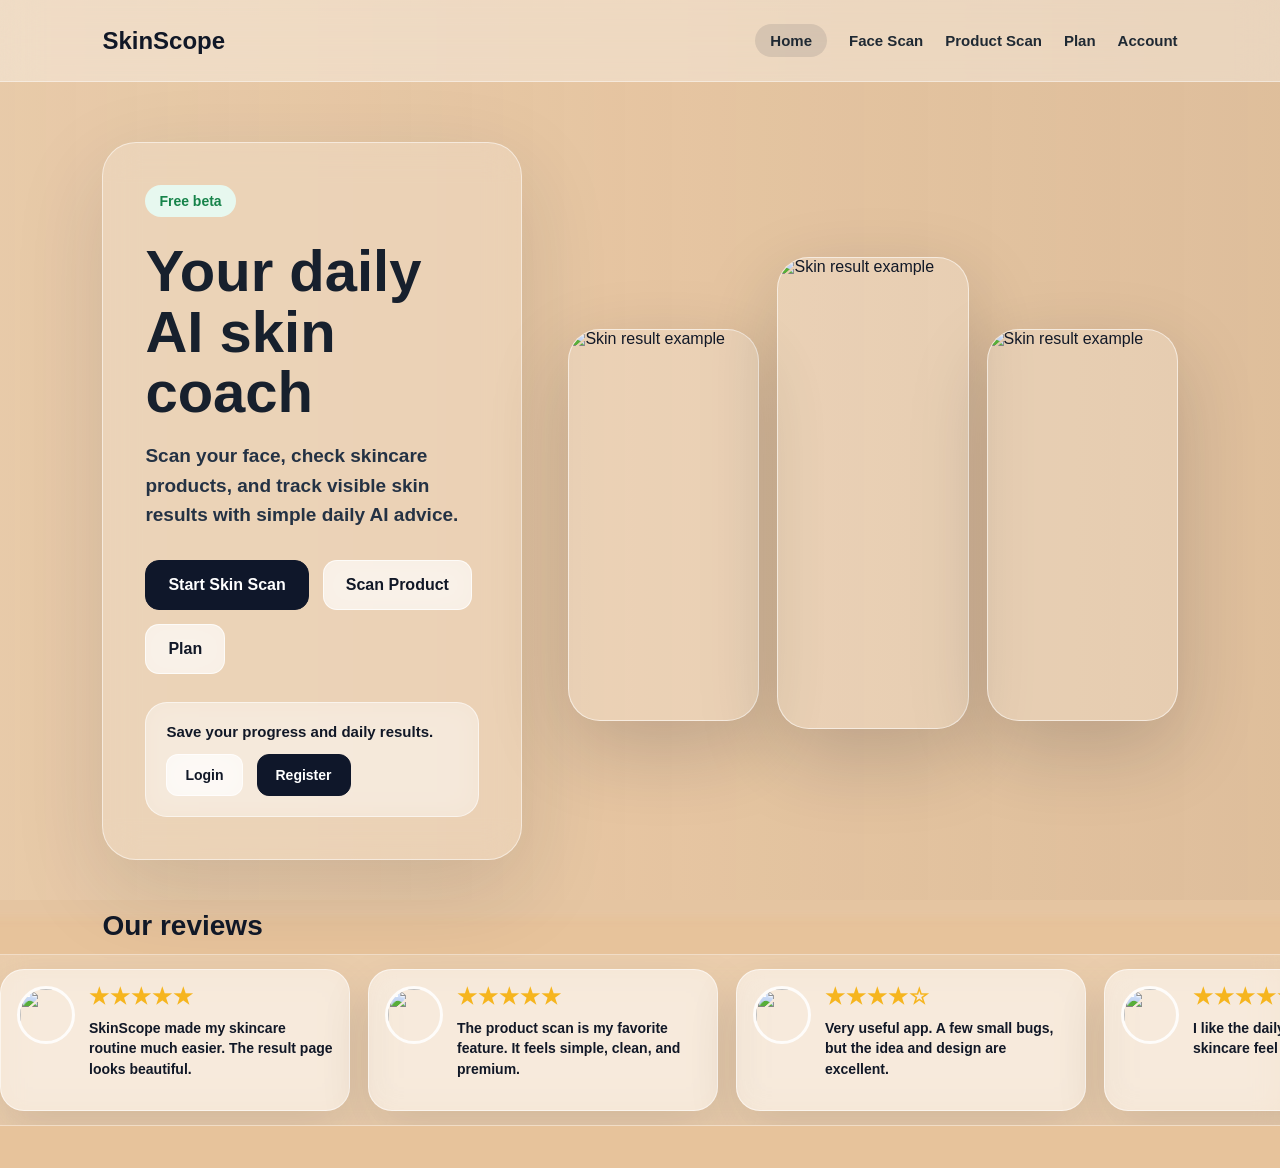
==== commit 2e656155: "Update index.html" ====
--- a/index.html
+++ b/index.html
@@ -9,7 +9,7 @@
 
 <body class="home-video-page">
   <div class="video-wallpaper">
-    <video id="home-bg-video" autoplay muted loop playsinline>
+    <video id="home-bg-video" autoplay muted loop playsinline preload="auto" poster="assets/spa-poster.jpg">
       <source src="account-wallpaper.mp4" type="video/mp4" />
     </video>
   </div>
@@ -185,6 +185,7 @@
   <script src="js/supabase-config.js"></script>
   <script src="https://cdn.jsdelivr.net/npm/@supabase/supabase-js@2"></script>
   <script src="js/global-auth.js"></script>
+  <script src="js/video-bg.js"></script>
 
   <script>
     const video = document.getElementById("home-bg-video");
--- a/css/main.css
+++ b/css/main.css
@@ -6,71 +6,216 @@
   display: none !important;
 }
 
+html {
+  min-height: 100%;
+}
+
 body {
   margin: 0;
+  min-height: 100vh;
   font-family: Arial, sans-serif;
-  background: #f6f3ef;
-  color: #1f2933;
+  color: #111827;
+  background: #e7c39b;
 }
 
 a {
   color: inherit;
-  text-decoration: none;
 }
 
 button,
 input {
-  font-family: Arial, sans-serif;
-}
-
-/* ===== HEADER ===== */
+  font-family: inherit;
+}
+
+/* =========================
+   INSTANT SPA IMAGE BACKGROUND
+   VIDEO IS DISABLED
+========================= */
+
+.home-video-page,
+.account-video-page {
+  min-height: 100vh;
+  background: #e7c39b;
+  overflow-x: hidden;
+}
+
+.video-wallpaper,
+.account-video-wallpaper {
+  position: fixed;
+  inset: 0;
+  z-index: -3;
+  overflow: hidden;
+  background-image: url("../assets/spa-poster.jpg");
+  background-size: cover;
+  background-position: center;
+  background-repeat: no-repeat;
+  background-color: #e7c39b;
+  filter: blur(3.5px) brightness(1.03) saturate(0.92) contrast(0.94);
+  transform: scale(1.04);
+}
+
+.video-wallpaper video,
+.account-video-wallpaper video {
+  display: none !important;
+}
+
+.home-video-overlay,
+.account-video-overlay {
+  position: fixed;
+  inset: 0;
+  z-index: -2;
+  background: linear-gradient(
+    90deg,
+    rgba(246, 231, 211, 0.16),
+    rgba(242, 201, 168, 0.08),
+    rgba(60, 35, 25, 0.04)
+  );
+  pointer-events: none;
+}
+
+/* =========================
+   HEADER
+========================= */
 
 .site-header {
   min-height: 82px;
-  display: flex;
+  padding: 22px 8%;
+  display: flex;
+  align-items: center;
   justify-content: space-between;
-  align-items: center;
-  padding: 24px 8%;
-  background: rgba(255, 255, 255, 0.54);
-  border-bottom: 1px solid rgba(255, 255, 255, 0.45);
+  gap: 28px;
+  background: rgba(255, 255, 255, 0.34);
+  border-bottom: 1px solid rgba(255, 255, 255, 0.42);
   backdrop-filter: blur(18px);
+  -webkit-backdrop-filter: blur(18px);
   position: relative;
-  z-index: 50;
-}
-
-.transparent-header {
-  background: rgba(255, 255, 255, 0.34);
-  backdrop-filter: blur(18px);
+  z-index: 100;
 }
 
 .logo,
 .logo-link {
+  flex: 0 0 auto;
   font-size: 24px;
   font-weight: 900;
   color: #111827;
   text-decoration: none;
-}
-
-nav {
-  display: flex;
-  align-items: center;
-  gap: 20px;
-  flex-wrap: wrap;
-}
-
-nav a {
-  color: #111827;
-  text-decoration: none;
+  white-space: nowrap;
+}
+
+.site-header nav {
+  flex: 1 1 auto;
+  display: flex;
+  align-items: center;
+  justify-content: flex-end;
+  gap: 22px;
+  flex-wrap: nowrap;
+  min-width: 0;
+}
+
+.site-header nav a {
+  color: #1f2933;
   font-size: 15px;
   font-weight: 800;
-  opacity: 0.82;
-}
-
-nav a:hover {
-  opacity: 1;
-}
-
-/* ===== BASE LAYOUT ===== */
+  text-decoration: none;
+  white-space: nowrap;
+  line-height: 1;
+}
+
+.site-header nav a:hover {
+  color: #111827;
+  opacity: 0.75;
+}
+
+.active-nav {
+  background: rgba(17, 24, 39, 0.10);
+  color: #111827;
+  border-radius: 999px;
+  padding: 9px 15px;
+}
+
+#account-nav-link {
+  display: inline-flex;
+  align-items: center;
+  justify-content: center;
+  white-space: nowrap;
+}
+
+.account-settings-link {
+  background: rgba(255, 255, 255, 0.50);
+  border: 1px solid rgba(255, 255, 255, 0.68);
+  border-radius: 999px;
+  padding: 10px 16px;
+  color: #111827;
+  font-weight: 900;
+  backdrop-filter: blur(14px);
+  -webkit-backdrop-filter: blur(14px);
+}
+
+.header-account-menu {
+  display: flex;
+  align-items: center;
+  justify-content: center;
+  flex: 0 0 auto;
+  margin-left: 0;
+  position: relative;
+  z-index: 200;
+}
+
+.header-account-menu[hidden] {
+  display: none !important;
+}
+
+.header-account-button {
+  min-width: 132px;
+  height: 58px;
+  padding: 9px 14px;
+  display: flex;
+  align-items: center;
+  justify-content: center;
+  gap: 9px;
+  background: rgba(255, 255, 255, 0.52);
+  color: #111827;
+  border: 1px solid rgba(255, 255, 255, 0.72);
+  border-radius: 20px;
+  backdrop-filter: blur(18px);
+  -webkit-backdrop-filter: blur(18px);
+  box-shadow: 0 12px 34px rgba(17, 24, 39, 0.08);
+  cursor: pointer;
+  white-space: nowrap;
+  font-weight: 900;
+}
+
+.header-profile-circle {
+  width: 38px;
+  height: 38px;
+  min-width: 38px;
+  border-radius: 999px;
+  overflow: hidden;
+  background: rgba(255, 255, 255, 0.70);
+  display: flex;
+  align-items: center;
+  justify-content: center;
+}
+
+.header-profile-circle img,
+.header-account-avatar {
+  width: 100%;
+  height: 100%;
+  object-fit: cover;
+  border-radius: 999px;
+}
+
+#header-account-name {
+  max-width: 74px;
+  overflow: hidden;
+  text-overflow: ellipsis;
+  white-space: nowrap;
+  font-weight: 900;
+}
+
+/* =========================
+   BASE LAYOUT
+========================= */
 
 .page {
   min-height: calc(100vh - 82px);
@@ -78,63 +223,66 @@
   justify-content: center;
   align-items: center;
   padding: 60px 8%;
+}
+
+.spa-page-content {
+  background: transparent;
 }
 
 .card {
   width: 100%;
   max-width: 900px;
-  background: rgba(255, 255, 255, 0.52);
+  border-radius: 34px;
+  padding: 42px;
+}
+
+.home-glass-card,
+.spa-glass-card,
+.account-glass-card,
+.plan-card,
+.card {
+  background: rgba(255, 255, 255, 0.22);
   border: 1px solid rgba(255, 255, 255, 0.52);
-  border-radius: 28px;
-  padding: 42px;
-  box-shadow: 0 24px 70px rgba(31, 41, 51, 0.10);
-  backdrop-filter: blur(18px);
-}
-
-.beta-label {
+  backdrop-filter: blur(17px);
+  -webkit-backdrop-filter: blur(17px);
+  box-shadow: 0 30px 90px rgba(31, 41, 51, 0.13);
+}
+
+.beta-label,
+.plan-name {
   display: inline-block;
   padding: 8px 14px;
   border-radius: 999px;
-  background: rgba(231, 248, 239, 0.88);
+  background: #e7f8ef;
   color: #16834a;
-  font-weight: 800;
+  font-weight: 900;
   font-size: 14px;
 }
 
 h1 {
-  font-size: 48px;
+  font-size: 52px;
   line-height: 1.08;
-  margin: 20px 0;
-  max-width: 760px;
-  color: #111827;
-}
-
-h2,
-h3 {
-  color: #111827;
+  margin: 24px 0 18px;
+  color: #17202d;
+  max-width: 850px;
+  font-weight: 900;
+}
+
+h2 {
+  color: #17202d;
 }
 
 .hero-text {
   font-size: 19px;
-  line-height: 1.6;
-  color: #374151;
-  max-width: 620px;
-  font-weight: 700;
-}
-
-.hero-buttons,
-.auth-buttons,
-.dashboard-actions,
-.camera-actions,
-.verification-actions {
-  display: flex;
-  gap: 14px;
-  flex-wrap: wrap;
-}
-
-.hero-buttons {
-  margin-top: 30px;
-}
+  line-height: 1.55;
+  color: #243244;
+  font-weight: 750;
+  max-width: 660px;
+}
+
+/* =========================
+   BUTTONS
+========================= */
 
 .primary-button,
 .secondary-button {
@@ -144,20 +292,24 @@
   padding: 15px 22px;
   border-radius: 14px;
   text-decoration: none;
-  font-weight: 800;
-  cursor: pointer;
+  font-weight: 900;
+  border: none;
 }
 
 .primary-button {
-  background: #111827;
+  background: #0f172a;
   color: #ffffff;
-}
-
-.secondary-button {
-  background: rgba(255, 255, 255, 0.72);
-  color: #111827;
-  border: 1px solid rgba(255, 255, 255, 0.58);
-  backdrop-filter: blur(12px);
+  border: 1px solid #0f172a;
+}
+
+.secondary-button,
+.glass-button,
+.sound-button {
+  background: rgba(255, 255, 255, 0.62);
+  color: #111827;
+  border: 1px solid rgba(255, 255, 255, 0.72);
+  backdrop-filter: blur(14px);
+  -webkit-backdrop-filter: blur(14px);
 }
 
 .button-reset {
@@ -166,101 +318,21 @@
   font-size: 16px;
 }
 
-.disabled-button {
-  opacity: 0.45;
-  cursor: not-allowed;
-}
-
 .small-button {
   padding: 12px 18px;
   border-radius: 12px;
   font-size: 14px;
 }
 
-/* ===== SPA BACKGROUND FOR HOME / ACCOUNT / SCAN / PRODUCT / PLAN ===== */
-
-.home-video-page,
-.account-video-page,
-.scan-page,
-.product-scan-page,
-.plan-page {
-  min-height: 100vh;
-  background: #111827;
-  overflow-x: hidden;
-}
-
-.video-wallpaper,
-.home-video-overlay,
-.account-video-wallpaper,
-.account-video-overlay {
-  position: fixed;
-  inset: 0;
-}
-
-.video-wallpaper,
-.account-video-wallpaper {
-  z-index: -3;
-  overflow: hidden;
-  background: #111827;
-}
-
-.video-wallpaper video,
-.account-video-wallpaper video {
-  width: 100%;
-  height: 100%;
-  object-fit: cover;
-  display: block;
-  transform: scale(1.03);
-}
-
-.video-wallpaper video {
-  filter: blur(4px);
-}
-
-.account-video-wallpaper video {
-  filter: blur(2px);
-  transform: scale(1.02);
-}
-
-.home-video-overlay,
-.account-video-overlay {
-  z-index: -2;
-  background: linear-gradient(
-    90deg,
-    rgba(246, 243, 239, 0.26),
-    rgba(246, 243, 239, 0.14),
-    rgba(17, 24, 39, 0.12)
-  );
-}
-
-/* если на scan/product/plan нет video div, всё равно делаем SPA background */
-.scan-page::before,
-.product-scan-page::before,
-.plan-page::before {
-  content: "";
-  position: fixed;
-  inset: 0;
-  z-index: -3;
-  background:
-    linear-gradient(rgba(246, 243, 239, 0.18), rgba(246, 243, 239, 0.18)),
-    url("/ScinScope/assets/spa-wallpaper.jpg");
-  background-size: cover;
-  background-position: center;
-  filter: blur(3px);
-  transform: scale(1.03);
-}
-
-.scan-page::after,
-.product-scan-page::after,
-.plan-page::after {
-  content: "";
-  position: fixed;
-  inset: 0;
-  z-index: -2;
-  background: rgba(255, 244, 230, 0.22);
-}
-
-/* ===== HOME ===== */
+.disabled-button,
+button:disabled {
+  opacity: 0.45;
+  cursor: not-allowed;
+}
+
+/* =========================
+   HOME
+========================= */
 
 .home-menu-layout {
   min-height: calc(100vh - 82px);
@@ -276,55 +348,57 @@
   padding: 42px;
   border-radius: 34px;
   background: rgba(255, 255, 255, 0.20);
-  border: 1px solid rgba(255, 255, 255, 0.42);
-  box-shadow: 0 30px 90px rgba(17, 24, 39, 0.12);
-  backdrop-filter: blur(14px);
 }
 
 .home-glass-card h1 {
   font-size: 58px;
   line-height: 1.04;
-  margin: 22px 0;
-  color: #111827;
-}
-
-.home-glass-card .hero-text {
-  color: #1f2933;
-  font-weight: 800;
-}
-
-.glass-button {
-  background: rgba(255, 255, 255, 0.52);
-  backdrop-filter: blur(14px);
+}
+
+.hero-buttons,
+.auth-buttons,
+.dashboard-actions,
+.camera-actions {
+  display: flex;
+  gap: 14px;
+  flex-wrap: wrap;
+}
+
+.hero-buttons {
+  margin-top: 30px;
 }
 
 .auth-box {
   margin-top: 28px;
   padding: 20px;
-  background: rgba(255, 255, 255, 0.28);
-  border: 1px solid rgba(255, 255, 255, 0.42);
   border-radius: 22px;
-  max-width: 420px;
-  backdrop-filter: blur(12px);
+  max-width: 430px;
+}
+
+.auth-box,
+.logged-panel,
+.current-plan-box,
+.price-card,
+.premium-note,
+.scan-choice-button,
+.account-item,
+.drawer-section,
+.drawer-profile-top {
+  background: rgba(255, 255, 255, 0.38);
+  border: 1px solid rgba(255, 255, 255, 0.56);
+  backdrop-filter: blur(14px);
+  -webkit-backdrop-filter: blur(14px);
 }
 
 .auth-box p {
   margin: 0 0 14px;
-  color: #1f2933;
+  color: #111827;
   font-size: 15px;
-  font-weight: 800;
+  font-weight: 900;
 }
 
 .sound-button {
-  margin-top: 18px;
-  border: 1px solid rgba(255, 255, 255, 0.62);
-  background: rgba(255, 255, 255, 0.48);
-  color: #111827;
-  border-radius: 14px;
-  padding: 12px 18px;
-  font-weight: 900;
-  cursor: pointer;
-  backdrop-filter: blur(14px);
+  display: none;
 }
 
 .home-results-strip {
@@ -357,13 +431,15 @@
   display: block;
 }
 
-/* ===== REVIEWS ===== */
+/* =========================
+   REVIEWS
+========================= */
 
 .reviews-section {
   position: relative;
   z-index: 2;
-  padding: 0 0 42px;
-  margin-top: -38px;
+  padding: 10px 0 42px;
+  margin-top: 0;
 }
 
 .reviews-section h2 {
@@ -456,455 +532,9 @@
   }
 }
 
-/* ===== ACCOUNT ===== */
-
-.account-video-page-content {
-  background: transparent;
-}
-
-.account-glass-card {
-  background: rgba(255, 255, 255, 0.26);
-  border: 1px solid rgba(255, 255, 255, 0.48);
-  backdrop-filter: blur(16px);
-}
-
-.auth-tabs {
-  display: flex;
-  gap: 12px;
-  margin: 32px 0 22px;
-  flex-wrap: wrap;
-}
-
-.auth-tab {
-  border: 1px solid rgba(255, 255, 255, 0.55);
-  background: rgba(255, 255, 255, 0.52);
-  color: #111827;
-  border-radius: 14px;
-  padding: 12px 18px;
-  font-weight: 900;
-  cursor: pointer;
-  backdrop-filter: blur(12px);
-}
-
-.active-auth-tab {
-  background: #111827;
-  color: #ffffff;
-  border-color: #111827;
-}
-
-.auth-form {
-  display: grid;
-  gap: 18px;
-  max-width: 520px;
-}
-
-.auth-form label {
-  display: grid;
-  gap: 8px;
-  color: #111827;
-  font-weight: 900;
-}
-
-.auth-form input,
-.drawer-input {
-  width: 100%;
-  padding: 15px 16px;
-  border-radius: 14px;
-  border: 1px solid rgba(255, 255, 255, 0.58);
-  background: rgba(255, 255, 255, 0.62);
-  color: #111827;
-  font-size: 16px;
-  font-weight: 700;
-  backdrop-filter: blur(12px);
-}
-
-.logged-panel {
-  margin-top: 32px;
-  padding: 28px;
-  border-radius: 28px;
-  background: rgba(255, 255, 255, 0.40);
-  border: 1px solid rgba(255, 255, 255, 0.54);
-  backdrop-filter: blur(16px);
-}
-
-.account-list {
-  display: grid;
-  gap: 14px;
-  margin: 28px 0;
-}
-
-.account-item {
-  display: flex;
-  justify-content: space-between;
-  gap: 20px;
-  padding: 16px 18px;
-  border-radius: 16px;
-  background: rgba(255, 255, 255, 0.56);
-  border: 1px solid rgba(255, 255, 255, 0.44);
-  color: #111827;
-  font-weight: 800;
-}
-
-.password-toggle-button {
-  width: fit-content;
-  padding: 12px 16px;
-  font-size: 14px;
-}
-
-.profile-preview-row,
-.drawer-profile-top {
-  display: flex;
-  align-items: center;
-  gap: 22px;
-}
-
-.profile-preview-row {
-  margin-bottom: 22px;
-}
-
-.profile-avatar-large,
-.drawer-profile-avatar {
-  width: 96px;
-  height: 96px;
-  border-radius: 999px;
-  background: rgba(255, 255, 255, 0.72);
-  border: 1px solid rgba(255, 255, 255, 0.72);
-  display: flex;
-  align-items: center;
-  justify-content: center;
-  font-size: 38px;
-  overflow: hidden;
-  backdrop-filter: blur(14px);
-  box-shadow: 0 18px 40px rgba(17, 24, 39, 0.12);
-}
-
-.profile-avatar-large img,
-.drawer-profile-avatar img,
-.header-profile-circle img,
-.header-account-avatar {
-  width: 100%;
-  height: 100%;
-  object-fit: cover;
-  border-radius: 999px;
-}
-
-/* ===== HEADER ACCOUNT BUTTON ===== */
-
-.header-account-menu {
-  position: relative;
-}
-
-.header-account-button {
-  display: flex;
-  align-items: center;
-  gap: 8px;
-  border: 1px solid rgba(255, 255, 255, 0.62);
-  background: rgba(255, 255, 255, 0.42);
-  color: #111827;
-  border-radius: 16px;
-  padding: 10px 14px;
-  font-weight: 900;
-  cursor: pointer;
-  backdrop-filter: blur(16px);
-  box-shadow: 0 12px 34px rgba(17, 24, 39, 0.08);
-}
-
-.header-profile-circle {
-  width: 30px;
-  height: 30px;
-  border-radius: 999px;
-  overflow: hidden;
-  background: rgba(255, 255, 255, 0.66);
-  display: flex;
-  align-items: center;
-  justify-content: center;
-  font-size: 16px;
-  border: 1px solid rgba(255, 255, 255, 0.75);
-}
-
-/* ===== VERIFICATION MODAL ===== */
-
-.verification-modal {
-  position: fixed;
-  inset: 0;
-  z-index: 3000;
-  display: flex;
-  align-items: center;
-  justify-content: center;
-  padding: 24px;
-  background: rgba(17, 24, 39, 0.58);
-  backdrop-filter: blur(16px);
-}
-
-.verification-window {
-  width: min(92vw, 540px);
-  padding: 34px;
-  border-radius: 34px;
-  background: rgba(255, 255, 255, 0.52);
-  border: 1px solid rgba(255, 255, 255, 0.55);
-  box-shadow: 0 32px 90px rgba(0, 0, 0, 0.22);
-  backdrop-filter: blur(18px);
-  text-align: center;
-}
-
-.verification-window h2 {
-  font-size: 34px;
-  margin: 18px 0 10px;
-}
-
-.verification-text {
-  margin: 0 auto 8px;
-  color: #111827;
-  font-weight: 800;
-  line-height: 1.5;
-}
-
-.verification-email {
-  margin: 0 0 24px;
-  color: #111827;
-  font-weight: 900;
-}
-
-.verification-message {
-  margin: 14px auto 4px;
-  padding: 12px 14px;
-  border-radius: 16px;
-  background: rgba(255, 255, 255, 0.42);
-  border: 1px solid rgba(255, 255, 255, 0.55);
-  color: #111827;
-  font-weight: 800;
-  line-height: 1.4;
-  backdrop-filter: blur(12px);
-}
-
-.verification-message.error {
-  background: rgba(255, 235, 235, 0.55);
-  border-color: rgba(255, 120, 120, 0.45);
-}
-
-.verification-message.success {
-  background: rgba(231, 248, 239, 0.62);
-  border-color: rgba(22, 131, 74, 0.25);
-}
-
-.code-boxes {
-  display: flex;
-  justify-content: center;
-  gap: 8px;
-  margin: 24px 0 18px;
-}
-
-.code-input {
-  width: 46px;
-  height: 58px;
-  border-radius: 16px;
-  border: 1px solid rgba(255, 255, 255, 0.62);
-  background: rgba(255, 255, 255, 0.48);
-  color: #111827;
-  font-size: 26px;
-  font-weight: 900;
-  text-align: center;
-  outline: none;
-  box-shadow: 0 12px 30px rgba(17, 24, 39, 0.08);
-  backdrop-filter: blur(12px);
-}
-
-.code-input:focus {
-  border-color: #111827;
-  background: rgba(255, 255, 255, 0.78);
-}
-
-.verification-submit {
-  width: 100%;
-  margin-top: 16px;
-}
-
-.verification-actions {
-  justify-content: center;
-  margin-top: 14px;
-}
-
-/* ===== ACCOUNT DRAWER ===== */
-
-.account-drawer {
-  position: fixed;
-  inset: 0;
-  z-index: 4000;
-  background: rgba(17, 24, 39, 0.45);
-  backdrop-filter: blur(18px);
-  overflow-y: auto;
-  padding: 28px;
-}
-
-.account-drawer-panel {
-  width: min(100%, 760px);
-  min-height: calc(100vh - 56px);
-  margin-left: auto;
-  padding: 34px;
-  border-radius: 34px;
-  background: rgba(255, 255, 255, 0.62);
-  border: 1px solid rgba(255, 255, 255, 0.58);
-  backdrop-filter: blur(22px);
-  box-shadow: 0 32px 90px rgba(0, 0, 0, 0.20);
-}
-
-.account-drawer-header {
-  display: flex;
-  align-items: flex-start;
-  justify-content: space-between;
-  gap: 20px;
-  margin-bottom: 28px;
-}
-
-.account-drawer-header h2 {
-  font-size: 42px;
-  margin: 16px 0 0;
-}
-
-.drawer-close-button {
-  width: 46px;
-  height: 46px;
-  border-radius: 999px;
-  border: 1px solid rgba(255, 255, 255, 0.62);
-  background: rgba(255, 255, 255, 0.62);
-  color: #111827;
-  font-size: 22px;
-  font-weight: 900;
-  cursor: pointer;
-  backdrop-filter: blur(12px);
-}
-
-.drawer-profile-top {
-  padding: 20px;
-  border-radius: 26px;
-  background: rgba(255, 255, 255, 0.34);
-  border: 1px solid rgba(255, 255, 255, 0.46);
-  margin-bottom: 22px;
-}
-
-.drawer-profile-top h3 {
-  margin: 0 0 6px;
-  font-size: 28px;
-}
-
-.drawer-profile-top p {
-  margin: 0;
-  color: #374151;
-  font-weight: 700;
-}
-
-.drawer-section {
-  display: block;
-  margin-top: 18px;
-  padding: 22px;
-  border-radius: 26px;
-  background: rgba(255, 255, 255, 0.34);
-  border: 1px solid rgba(255, 255, 255, 0.46);
-}
-
-.drawer-section h3 {
-  margin: 0 0 10px;
-  font-size: 24px;
-  color: #111827;
-}
-
-.drawer-section p {
-  color: #374151;
-  font-weight: 700;
-  line-height: 1.45;
-}
-
-.drawer-input {
-  max-width: 420px;
-  display: block;
-  margin: 14px 0;
-}
-
-#avatar-file-input {
-  display: none;
-}
-
-#change-avatar-button {
-  display: inline-flex;
-  align-items: center;
-  justify-content: center;
-  margin-top: 12px;
-}
-
-.drawer-info-row {
-  display: flex;
-  justify-content: space-between;
-  gap: 18px;
-  padding: 14px 0;
-  border-bottom: 1px solid rgba(255, 255, 255, 0.42);
-  font-weight: 800;
-}
-
-.drawer-info-row:last-child {
-  border-bottom: none;
-}
-
-.drawer-message {
-  margin: 14px 0 0;
-  padding: 12px 14px;
-  border-radius: 16px;
-  font-weight: 800;
-  line-height: 1.4;
-}
-
-.drawer-message[hidden] {
-  display: none;
-}
-
-.drawer-message.error {
-  background: rgba(255, 235, 235, 0.55);
-  border: 1px solid rgba(255, 120, 120, 0.45);
-}
-
-.drawer-message.success {
-  background: rgba(231, 248, 239, 0.62);
-  border: 1px solid rgba(22, 131, 74, 0.25);
-}
-
-.logout-danger-button {
-  background: rgba(255, 255, 255, 0.58);
-}
-
-.logout-confirm-modal {
-  position: fixed;
-  inset: 0;
-  z-index: 5000;
-  background: rgba(17, 24, 39, 0.52);
-  backdrop-filter: blur(18px);
-  display: flex;
-  align-items: center;
-  justify-content: center;
-  padding: 24px;
-}
-
-.logout-confirm-box {
-  width: min(92vw, 460px);
-  padding: 30px;
-  border-radius: 30px;
-  background: rgba(255, 255, 255, 0.72);
-  border: 1px solid rgba(255, 255, 255, 0.58);
-  backdrop-filter: blur(22px);
-  text-align: center;
-  box-shadow: 0 32px 90px rgba(0, 0, 0, 0.22);
-}
-
-.logout-confirm-box h2 {
-  font-size: 28px;
-  margin: 0 0 12px;
-}
-
-.logout-confirm-box p {
-  color: #374151;
-  font-weight: 700;
-  line-height: 1.45;
-}
-
-/* ===== SCAN / PRODUCT / PLAN GLASS STYLE ===== */
+/* =========================
+   SCAN PAGES
+========================= */
 
 .scan-actions {
   display: grid;
@@ -915,9 +545,9 @@
 
 .scan-choice-button {
   min-height: 190px;
-  border: 2px dashed rgba(17, 24, 39, 0.18);
+  border: 2px dashed rgba(120, 110, 100, 0.28);
   border-radius: 28px;
-  background: rgba(255, 255, 255, 0.30);
+  background: rgba(255, 255, 255, 0.42);
   display: flex;
   flex-direction: column;
   align-items: center;
@@ -928,12 +558,11 @@
   color: #111827;
   transition: 0.2s ease;
   padding: 24px;
-  backdrop-filter: blur(12px);
 }
 
 .scan-choice-button:hover {
-  background: rgba(255, 255, 255, 0.54);
-  border-color: #111827;
+  background: rgba(255, 255, 255, 0.56);
+  border-color: rgba(17, 24, 39, 0.32);
   transform: translateY(-2px);
 }
 
@@ -947,8 +576,8 @@
 
 .scan-choice-button small {
   font-size: 15px;
-  color: #374151;
-  font-weight: 700;
+  color: #1f2933;
+  font-weight: 800;
 }
 
 .hidden-file-input {
@@ -961,18 +590,6 @@
   margin: 10px auto 24px;
   overflow: hidden;
   border-radius: 50%;
-  border: 6px solid #ffffff;
-  box-shadow: 0 22px 60px rgba(31, 41, 51, 0.16);
-}
-
-.product-bottle-preview,
-.product-result-image {
-  width: 210px;
-  height: 300px;
-  margin: 10px auto 24px;
-  border-radius: 30px;
-  overflow: hidden;
-  background: rgba(255, 255, 255, 0.44);
   border: 6px solid rgba(255, 255, 255, 0.78);
   box-shadow: 0 22px 60px rgba(31, 41, 51, 0.16);
 }
@@ -986,6 +603,21 @@
   object-fit: cover;
 }
 
+.product-bottle-preview,
+.product-result-image {
+  width: 210px;
+  height: 300px;
+  border-radius: 30px;
+  overflow: hidden;
+  background: rgba(255, 255, 255, 0.38);
+  border: 6px solid rgba(255, 255, 255, 0.78);
+  box-shadow: 0 22px 60px rgba(31, 41, 51, 0.16);
+}
+
+.product-bottle-preview {
+  margin: 10px auto 24px;
+}
+
 .selected-photo-actions {
   display: flex;
   justify-content: center;
@@ -993,88 +625,15 @@
 }
 
 .analyze-button {
-  display: block;
+  display: flex;
   margin: 12px auto 0;
   font-size: 18px;
   padding: 18px 30px;
 }
 
-/* ===== PLAN ===== */
-
-.plan-card {
-  max-width: 1100px;
-  background: rgba(255, 255, 255, 0.42);
-  border: 1px solid rgba(255, 255, 255, 0.54);
-  backdrop-filter: blur(18px);
-}
-
-.current-plan-box {
-  margin: 30px 0;
-  font-size: 20px;
-}
-
-.current-plan-box strong {
-  font-size: 28px;
-}
-
-.plan-grid {
-  display: grid;
-  grid-template-columns: repeat(2, minmax(260px, 1fr));
-  gap: 22px;
-  margin: 28px 0;
-}
-
-.price-card,
-.premium-note,
-.current-plan-box {
-  background: rgba(255, 255, 255, 0.48);
-  border-radius: 24px;
-  padding: 24px;
-  border: 1px solid rgba(255, 255, 255, 0.54);
-  backdrop-filter: blur(14px);
-}
-
-.price-card {
-  min-height: 460px;
-}
-
-.featured-plan {
-  border: 2px solid #111827;
-  box-shadow: 0 28px 80px rgba(17, 24, 39, 0.13);
-}
-
-.plan-name {
-  display: inline-block;
-  padding: 8px 14px;
-  border-radius: 999px;
-  background: rgba(231, 248, 239, 0.88);
-  color: #16834a;
-  font-weight: 900;
-}
-
-.price-card h2 {
-  font-size: 46px;
-  margin: 18px 0;
-}
-
-.price-card h2 span {
-  font-size: 17px;
-  color: #374151;
-}
-
-.price-card ul {
-  padding-left: 20px;
-  color: #374151;
-  line-height: 1.8;
-  margin-bottom: 28px;
-  font-weight: 700;
-}
-
-.premium-note {
-  margin: 26px 0;
-}
-
-/* ===== CAMERA / RESULT / LOADING ===== */
+/* =========================
+   CAMERA MODAL
+========================= */
 
 .camera-modal {
   position: fixed;
@@ -1085,16 +644,18 @@
   justify-content: center;
   padding: 24px;
   z-index: 1000;
+  backdrop-filter: blur(14px);
 }
 
 .camera-window {
   width: min(92vw, 560px);
-  background: rgba(255, 255, 255, 0.78);
+  background: rgba(255, 255, 255, 0.72);
+  border: 1px solid rgba(255, 255, 255, 0.56);
   border-radius: 32px;
   padding: 28px;
   box-shadow: 0 30px 90px rgba(0, 0, 0, 0.25);
   text-align: center;
-  backdrop-filter: blur(18px);
+  backdrop-filter: blur(20px);
 }
 
 .camera-window h2 {
@@ -1105,10 +666,10 @@
 .camera-tip {
   max-width: 420px;
   margin: 0 auto 18px;
-  color: #374151;
+  color: #1f2933;
   font-size: 15px;
   line-height: 1.5;
-  font-weight: 700;
+  font-weight: 750;
 }
 
 .camera-frame {
@@ -1162,10 +723,9 @@
   margin-top: 22px;
 }
 
-#take-camera-photo-button,
-#take-product-photo-button {
-  min-width: 140px;
-}
+/* =========================
+   RESULT PAGES
+========================= */
 
 .dashboard-page {
   min-height: calc(100vh - 82px);
@@ -1206,7 +766,8 @@
 }
 
 .metrics-grid,
-.product-report-grid {
+.product-report-grid,
+.plan-grid {
   display: grid;
   gap: 22px;
 }
@@ -1218,14 +779,16 @@
 }
 
 .metric-card,
-.product-report-box {
-  background: #ffffff;
+.product-report-box,
+.price-card,
+.premium-note,
+.current-plan-box {
   border-radius: 24px;
   padding: 24px;
-  border: 1px solid #ebe6de;
-}
-
-.metric-top {
+}
+
+.metric-top,
+.current-plan-box {
   display: flex;
   justify-content: space-between;
   align-items: center;
@@ -1270,61 +833,195 @@
   margin: 30px 0;
 }
 
-.loading-card {
-  text-align: center;
-  max-width: 680px;
-}
-
-.loading-ring {
-  width: 96px;
-  height: 96px;
-  margin: 0 auto 26px;
-  border-radius: 50%;
-  border: 8px solid #e7f8ef;
-  border-top-color: #111827;
-  animation: loadingSpin 0.9s linear infinite;
-}
-
-.product-loading-ring {
-  border-radius: 24px;
-}
-
-.loading-progress {
+/* =========================
+   ACCOUNT PAGE
+========================= */
+
+.auth-tabs {
+  display: flex;
+  gap: 12px;
+  margin: 32px 0 22px;
+  flex-wrap: wrap;
+}
+
+.auth-tab {
+  border: 1px solid rgba(255, 255, 255, 0.58);
+  background: rgba(255, 255, 255, 0.36);
+  color: #111827;
+  border-radius: 14px;
+  padding: 12px 18px;
+  font-weight: 900;
+  cursor: pointer;
+}
+
+.active-auth-tab {
+  background: #111827;
+  color: #ffffff;
+  border-color: #111827;
+}
+
+.auth-form {
+  display: grid;
+  gap: 18px;
+  max-width: 520px;
+}
+
+.auth-form label {
+  display: grid;
+  gap: 8px;
+  color: #111827;
+  font-weight: 900;
+}
+
+.auth-form input {
   width: 100%;
-  max-width: 420px;
-  height: 10px;
-  margin: 28px auto 0;
-  background: #e5e0d8;
+  padding: 15px 16px;
+  border-radius: 14px;
+  border: 1px solid rgba(255, 255, 255, 0.58);
+  background: rgba(255, 255, 255, 0.62);
+  color: #111827;
+  font-size: 16px;
+}
+
+.logged-panel {
+  margin-top: 32px;
+  padding: 28px;
+  border-radius: 28px;
+}
+
+.profile-preview-row {
+  display: flex;
+  align-items: center;
+  gap: 22px;
+  margin-bottom: 22px;
+}
+
+.account-avatar,
+.profile-avatar-large,
+.drawer-profile-avatar {
+  width: 82px;
+  height: 82px;
   border-radius: 999px;
+  background: rgba(255, 255, 255, 0.58);
+  border: 1px solid rgba(255, 255, 255, 0.64);
+  display: flex;
+  align-items: center;
+  justify-content: center;
+  font-size: 34px;
   overflow: hidden;
-}
-
-.loading-progress span {
-  display: block;
+  backdrop-filter: blur(14px);
+  box-shadow: 0 18px 40px rgba(17, 24, 39, 0.12);
+}
+
+.account-avatar img,
+.profile-avatar-large img,
+.drawer-profile-avatar img {
   width: 100%;
   height: 100%;
-  background: #111827;
-  transform-origin: left;
-  animation: loadingBar 2s ease forwards;
-}
-
-@keyframes loadingSpin {
-  to {
-    transform: rotate(360deg);
-  }
-}
-
-@keyframes loadingBar {
-  from {
-    transform: scaleX(0);
-  }
-
-  to {
-    transform: scaleX(1);
-  }
-}
-
-/* ===== MOBILE ===== */
+  object-fit: cover;
+}
+
+.account-list {
+  display: grid;
+  gap: 14px;
+  margin: 28px 0;
+}
+
+.account-item {
+  display: flex;
+  justify-content: space-between;
+  gap: 20px;
+  padding: 16px 18px;
+  border-radius: 16px;
+  color: #111827;
+  font-weight: 800;
+}
+
+.password-toggle-button {
+  width: fit-content;
+  padding: 12px 16px;
+  font-size: 14px;
+}
+
+/* =========================
+   PLAN
+========================= */
+
+.plan-card {
+  max-width: 1100px;
+}
+
+.current-plan-box {
+  margin: 30px 0;
+  font-size: 20px;
+}
+
+.current-plan-box strong {
+  font-size: 28px;
+}
+
+.plan-grid {
+  grid-template-columns: repeat(2, minmax(260px, 1fr));
+  margin: 28px 0;
+}
+
+.price-card {
+  min-height: 460px;
+}
+
+.featured-plan {
+  border: 2px solid rgba(17, 24, 39, 0.72);
+  box-shadow: 0 28px 80px rgba(17, 24, 39, 0.13);
+}
+
+.price-card h2 {
+  font-size: 46px;
+  margin: 18px 0;
+}
+
+.price-card h2 span {
+  font-size: 17px;
+  color: #374151;
+}
+
+.price-card ul {
+  padding-left: 20px;
+  color: #111827;
+  line-height: 1.8;
+  margin-bottom: 28px;
+  font-weight: 800;
+}
+
+.premium-note {
+  margin: 26px 0;
+}
+
+/* =========================
+   MOBILE
+========================= */
+
+@media (max-width: 1200px) {
+  .site-header {
+    padding: 18px 5%;
+  }
+
+  .site-header nav {
+    gap: 12px;
+  }
+
+  .header-account-button {
+    min-width: 116px;
+    height: 52px;
+  }
+
+  #header-account-name {
+    max-width: 58px;
+  }
+
+  .account-settings-link {
+    padding: 9px 12px;
+  }
+}
 
 @media (max-width: 1000px) {
   .home-menu-layout {
@@ -1352,12 +1049,21 @@
   }
 }
 
-@media (max-width: 800px) {
+@media (max-width: 900px) {
   .site-header {
     flex-direction: column;
+    align-items: flex-start;
     gap: 16px;
   }
 
+  .site-header nav {
+    width: 100%;
+    justify-content: flex-start;
+    flex-wrap: wrap;
+  }
+}
+
+@media (max-width: 800px) {
   .page {
     align-items: flex-start;
     padding: 32px 6%;
@@ -1399,422 +1105,8 @@
     animation-duration: 70s;
   }
 
-  .code-input {
-    width: 36px;
-    height: 50px;
-    font-size: 22px;
-    border-radius: 12px;
-  }
-
-  .verification-window {
-    padding: 26px;
-  }
-
-  .profile-preview-row,
-  .drawer-profile-top {
+  .profile-preview-row {
     align-items: flex-start;
     flex-direction: column;
   }
-
-  .account-drawer {
-    padding: 14px;
-  }
-
-  .account-drawer-panel {
-    min-height: calc(100vh - 28px);
-    padding: 24px;
-  }
-
-  .account-drawer-header h2 {
-    font-size: 32px;
-  }
-}
-/* ===== FINAL SPA / HEADER / ACCOUNT GLASS FIX ===== */
-
-.scan-page,
-.product-scan-page,
-.account-video-page {
-  min-height: 100vh;
-  background: #111827;
-}
-
-.scan-page .site-header,
-.product-scan-page .site-header,
-.account-video-page .site-header {
-  background: rgba(255, 255, 255, 0.26);
-  border-bottom: 1px solid rgba(255, 255, 255, 0.32);
-  backdrop-filter: blur(18px);
-}
-
-.scan-page nav a,
-.product-scan-page nav a,
-.account-video-page nav a {
-  color: #111827;
-  font-weight: 800;
-}
-
-.account-video-wallpaper {
-  position: fixed;
-  inset: 0;
-  z-index: -3;
-  overflow: hidden;
-  background: #111827;
-}
-
-.account-video-wallpaper video {
-  width: 100%;
-  height: 100%;
-  object-fit: cover;
-  display: block;
-  filter: blur(2px);
-  transform: scale(1.02);
-}
-
-.account-video-overlay {
-  position: fixed;
-  inset: 0;
-  z-index: -2;
-  background: linear-gradient(
-    90deg,
-    rgba(246, 243, 239, 0.22),
-    rgba(246, 243, 239, 0.12),
-    rgba(17, 24, 39, 0.10)
-  );
-}
-
-.spa-page-content {
-  background: transparent;
-}
-
-.spa-glass-card {
-  background: rgba(255, 255, 255, 0.30) !important;
-  border: 1px solid rgba(255, 255, 255, 0.52) !important;
-  backdrop-filter: blur(18px);
-  box-shadow: 0 30px 90px rgba(17, 24, 39, 0.16);
-}
-
-.spa-glass-card h1,
-.spa-glass-card h2,
-.spa-glass-card h3,
-.spa-glass-card p,
-.spa-glass-card strong,
-.spa-glass-card small {
-  color: #111827;
-}
-
-.spa-glass-card .hero-text {
-  color: #1f2933;
-  font-weight: 800;
-}
-
-.scan-choice-button {
-  background: rgba(255, 255, 255, 0.30) !important;
-  border-color: rgba(17, 24, 39, 0.18) !important;
-  backdrop-filter: blur(14px);
-}
-
-.scan-choice-button:hover {
-  background: rgba(255, 255, 255, 0.50) !important;
-  border-color: #111827 !important;
-}
-
-.header-account-button {
-  background: rgba(255, 255, 255, 0.34) !important;
-  color: #111827 !important;
-  border: 1px solid rgba(255, 255, 255, 0.58) !important;
-  backdrop-filter: blur(16px);
-  box-shadow: 0 12px 34px rgba(17, 24, 39, 0.08);
-}
-
-.header-profile-circle {
-  background: rgba(255, 255, 255, 0.50) !important;
-}
-
-.account-glass-card,
-.logged-panel {
-  background: rgba(255, 255, 255, 0.28) !important;
-  border: 1px solid rgba(255, 255, 255, 0.52) !important;
-  backdrop-filter: blur(18px);
-}
-
-.account-item {
-  background: rgba(255, 255, 255, 0.40) !important;
-  border: 1px solid rgba(255, 255, 255, 0.46) !important;
-}
-
-.account-glass-card h1,
-.account-glass-card h2,
-.account-glass-card p,
-.logged-panel h2,
-.logged-panel p,
-.account-item {
-  color: #111827 !important;
-}
-/* ===== FINAL VISUAL FIX: LIGHTER SPA, ACTIVE NAV, GLASS PAGES ===== */
-
-.active-nav {
-  background: rgba(17, 24, 39, 0.12);
-  color: #111827 !important;
-  border-radius: 999px;
-  padding: 8px 12px;
-}
-
-.site-header {
-  background: rgba(255, 255, 255, 0.30) !important;
-  border-bottom: 1px solid rgba(255, 255, 255, 0.38) !important;
-  backdrop-filter: blur(18px);
-}
-
-.site-header nav a {
-  color: #111827 !important;
-  font-weight: 850;
-}
-
-.account-video-wallpaper video,
-.video-wallpaper video {
-  filter: blur(2px) brightness(1.12) saturate(1.05) !important;
-  transform: scale(1.025);
-}
-
-.account-video-overlay,
-.home-video-overlay {
-  background: linear-gradient(
-    90deg,
-    rgba(246, 243, 239, 0.08),
-    rgba(246, 243, 239, 0.06),
-    rgba(17, 24, 39, 0.03)
-  ) !important;
-}
-
-.spa-glass-card,
-.home-glass-card,
-.account-glass-card,
-.plan-card,
-.card {
-  background: rgba(255, 255, 255, 0.22) !important;
-  border: 1px solid rgba(255, 255, 255, 0.50) !important;
-  backdrop-filter: blur(16px);
-  box-shadow: 0 30px 90px rgba(17, 24, 39, 0.12);
-}
-
-.logged-panel,
-.auth-box,
-.current-plan-box,
-.price-card,
-.premium-note,
-.scan-choice-button,
-.account-item {
-  background: rgba(255, 255, 255, 0.30) !important;
-  border: 1px solid rgba(255, 255, 255, 0.46) !important;
-  backdrop-filter: blur(14px);
-}
-
-.scan-choice-button:hover {
-  background: rgba(255, 255, 255, 0.46) !important;
-  border-color: rgba(17, 24, 39, 0.45) !important;
-}
-
-.header-account-button {
-  background: rgba(255, 255, 255, 0.30) !important;
-  color: #111827 !important;
-  border: 1px solid rgba(255, 255, 255, 0.58) !important;
-  backdrop-filter: blur(16px);
-  box-shadow: 0 12px 34px rgba(17, 24, 39, 0.08);
-}
-
-.header-profile-circle {
-  background: rgba(255, 255, 255, 0.48) !important;
-}
-
-.spa-glass-card h1,
-.spa-glass-card h2,
-.spa-glass-card h3,
-.spa-glass-card p,
-.spa-glass-card strong,
-.spa-glass-card small,
-.home-glass-card h1,
-.home-glass-card p,
-.account-glass-card h1,
-.account-glass-card h2,
-.account-glass-card p,
-.logged-panel h2,
-.logged-panel p,
-.account-item,
-.price-card,
-.price-card li,
-.premium-note,
-.current-plan-box {
-  color: #111827 !important;
-}
-
-.hero-text {
-  color: #1f2933 !important;
-  font-weight: 800;
-}
-/* ===== FIX: LIGHT SPA BACKGROUND ===== */
-
-.video-wallpaper video,
-.account-video-wallpaper video {
-  filter: blur(2px) brightness(1.32) saturate(1.08) !important;
-  transform: scale(1.025) !important;
-}
-
-.home-video-overlay,
-.account-video-overlay {
-  background: linear-gradient(
-    90deg,
-    rgba(246, 243, 239, 0.02),
-    rgba(246, 243, 239, 0.01),
-    rgba(17, 24, 39, 0.01)
-  ) !important;
-}
-
-.home-glass-card,
-.spa-glass-card,
-.account-glass-card,
-.plan-card,
-.card {
-  background: rgba(255, 255, 255, 0.24) !important;
-  border: 1px solid rgba(255, 255, 255, 0.52) !important;
-  backdrop-filter: blur(16px);
-}
-
-.logged-panel,
-.auth-box,
-.current-plan-box,
-.price-card,
-.premium-note,
-.scan-choice-button,
-.account-item {
-  background: rgba(255, 255, 255, 0.34) !important;
-  border: 1px solid rgba(255, 255, 255, 0.48) !important;
-  backdrop-filter: blur(14px);
-}
-
-.header-account-button {
-  background: rgba(255, 255, 255, 0.32) !important;
-  border: 1px solid rgba(255, 255, 255, 0.58) !important;
-  color: #111827 !important;
-  backdrop-filter: blur(16px);
-}
-
-.active-nav {
-  background: rgba(17, 24, 39, 0.14) !important;
-  color: #111827 !important;
-  border-radius: 999px;
-  padding: 8px 12px;
-}
-
-
-/* ===== CLEAN FINAL FIX: ACTIVE NAV + LIGHT VIDEO SPA + GLASS UI ===== */
-
-.active-nav {
-  background: rgba(17, 24, 39, 0.14) !important;
-  color: #111827 !important;
-  border-radius: 999px;
-  padding: 8px 12px;
-  opacity: 1 !important;
-}
-
-.site-header {
-  background: rgba(255, 255, 255, 0.30) !important;
-  border-bottom: 1px solid rgba(255, 255, 255, 0.38) !important;
-  backdrop-filter: blur(18px);
-}
-
-.site-header nav a {
-  color: #111827 !important;
-  font-weight: 850;
-}
-
-.video-wallpaper video,
-.account-video-wallpaper video {
-  filter: blur(2px) brightness(1.18) saturate(1.05) !important;
-  transform: scale(1.025) !important;
-}
-
-.home-video-overlay,
-.account-video-overlay {
-  background: linear-gradient(
-    90deg,
-    rgba(246, 243, 239, 0.04),
-    rgba(246, 243, 239, 0.03),
-    rgba(17, 24, 39, 0.02)
-  ) !important;
-}
-
-.home-glass-card,
-.spa-glass-card,
-.account-glass-card,
-.plan-card,
-.card {
-  background: rgba(255, 255, 255, 0.26) !important;
-  border: 1px solid rgba(255, 255, 255, 0.52) !important;
-  backdrop-filter: blur(16px);
-  box-shadow: 0 30px 90px rgba(17, 24, 39, 0.12);
-}
-
-.logged-panel,
-.auth-box,
-.current-plan-box,
-.price-card,
-.premium-note,
-.scan-choice-button,
-.account-item,
-.metric-card,
-.product-report-box {
-  background: rgba(255, 255, 255, 0.34) !important;
-  border: 1px solid rgba(255, 255, 255, 0.48) !important;
-  backdrop-filter: blur(14px);
-}
-
-.scan-choice-button:hover {
-  background: rgba(255, 255, 255, 0.46) !important;
-  border-color: rgba(17, 24, 39, 0.45) !important;
-}
-
-.header-account-button {
-  background: rgba(255, 255, 255, 0.34) !important;
-  color: #111827 !important;
-  border: 1px solid rgba(255, 255, 255, 0.58) !important;
-  backdrop-filter: blur(16px);
-  box-shadow: 0 12px 34px rgba(17, 24, 39, 0.08);
-}
-
-.header-profile-circle {
-  background: rgba(255, 255, 255, 0.50) !important;
-}
-
-.header-profile-circle img,
-.header-account-avatar {
-  width: 100%;
-  height: 100%;
-  object-fit: cover;
-  border-radius: 999px;
-}
-
-.spa-glass-card h1,
-.spa-glass-card h2,
-.spa-glass-card h3,
-.spa-glass-card p,
-.spa-glass-card strong,
-.spa-glass-card small,
-.home-glass-card h1,
-.home-glass-card p,
-.account-glass-card h1,
-.account-glass-card h2,
-.account-glass-card p,
-.logged-panel h2,
-.logged-panel p,
-.account-item,
-.price-card,
-.price-card li,
-.premium-note,
-.current-plan-box {
-  color: #111827 !important;
-}
-
-.hero-text {
-  color: #1f2933 !important;
-  font-weight: 800;
-}
+}
